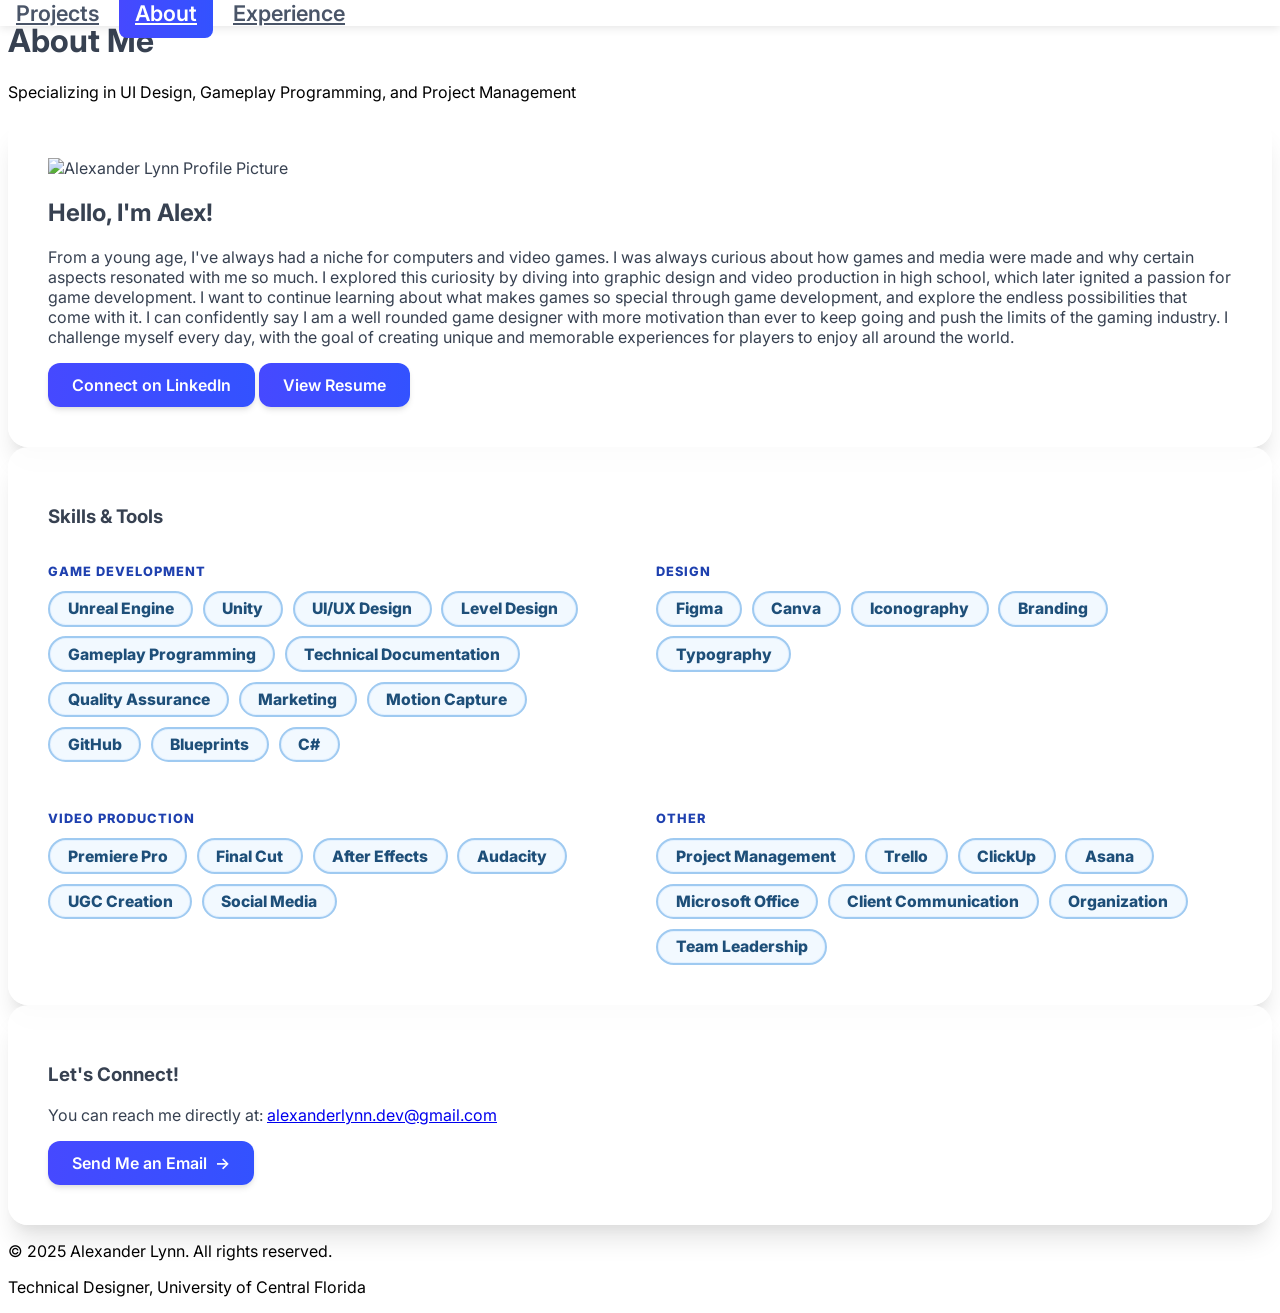
==== about.html @ 0966ab33 "May 2026 and Audacity" ====
<!DOCTYPE html>
<html lang="en">
<head>
    <meta charset="UTF-8">
    <meta name="viewport" content="width=device-width, initial-scale=1.0">
    <title>Alexander Lynn - About Me</title>
    <script src="https://cdn.tailwindcss.com"></script>
    <link href="https://fonts.googleapis.com/css2?family=Inter:wght@300;400;600;700;800&display=swap" rel="stylesheet">
    <link rel="icon" type="image/png" href="icon.png">
    <style>
        body {
            font-family: 'Inter', sans-serif;
            background-image: url('Portfolio.jpg');
            background-size: cover;
            background-position: center;
            background-attachment: fixed;
            background-repeat: no-repeat;
            color: #374151;
        }

        /* Reusing .project-card styles for the about section container */
        .about-card {
            background-color: rgba(255, 255, 255, 0.9);
            border-radius: 1.25rem;
            box-shadow: 0 20px 25px -5px rgba(0, 0, 0, 0.1), 0 10px 10px -5px rgba(0, 0, 0, 0.04);
            transition: transform 0.3s ease-in-out, box-shadow 0.3s ease-in-out;
            padding: 2.5rem; /* Increased padding */
        }
        .about-card:hover {
            transform: translateY(-8px);
            box-shadow: 0 25px 50px -12px rgba(0, 0, 0, 0.25);
        }

        /* Button specific styles (retained from portfolio) */
        .btn-primary {
            background: linear-gradient(to right, #4649ff, #3352ff);
            border: none;
            color: white;
            font-weight: 600;
            padding: 0.75rem 1.5rem;
            border-radius: 0.75rem;
            box-shadow: 0 4px 6px -1px rgba(0, 0, 0, 0.1), 0 2px 4px -1px rgba(0, 0, 0, 0.06);
            transition: all 0.3s ease-in-out;
            cursor: pointer;
            display: inline-flex; /* Added for better alignment with arrow */
            align-items: center;
            gap: 0.5rem;
            text-decoration: none;
        }
        .btn-primary:hover {
            background: linear-gradient(to right, #4649ff, #3352ff);
            transform: translateY(-2px);
            box-shadow: 0 6px 10px -2px rgba(0, 0, 0, 0.15), 0 3px 6px -2px rgba(0, 0, 0, 0.08);
        }

        /* Header animation (retained) */
        @keyframes fadeInDown {
            from {
                opacity: 0;
                transform: translateY(-20px);
            }
            to {
                opacity: 1;
                transform: translateY(0);
            }
        }
        .animate-fade-in-down {
            animation: fadeInDown 1s ease-out forwards;
        }

        /* Navigation Bar Styles */
        .navbar {
            background-color: rgba(255, 255, 255, 0.95);
            box-shadow: 0 2px 10px rgba(0, 0, 0, 0.1);
            position: fixed;
            top: 0;
            left: 0;
            width: 100%;
            z-index: 1000;
            backdrop-filter: blur(5px); /* Optional: adds a blur effect */
        }
        .navbar-link {
            color: #4a5568; /* Darker grey for links */
            font-weight: 600;
            padding: 0.75rem 1rem;
            border-radius: 0.5rem;
            font-size: 1.35rem;
            transition: all 0.2s ease-in-out;
        }
        .navbar-link:hover {
            background-color: #e2e8f0; /* Light grey on hover */
            color: #2d3748; /* Darker text on hover */
            font-size: 1.35rem;
        }
        .navbar-link.active {
            background: linear-gradient(to right, #4649ff, #3352ff);
            color: white;
            font-size: 1.35rem;
        }
        .navbar-link.active:hover {
            background: linear-gradient(to right, #4649ff, #3352ff);
            font-size: 1.35rem;
        }

        .skills-title {
            color: #1e40af;
            letter-spacing: 0.08em;
            text-transform: uppercase;
            font-size: 0.8rem;
            font-weight: 800;
            margin-bottom: 0.75rem;
        }
        .skills-grid {
            display: grid;
            grid-template-columns: repeat(2, minmax(0, 1fr));
            gap: 2rem;
        }
        .skill-pill-list {
            display: flex;
            flex-wrap: wrap;
            gap: 0.6rem;
        }
        .skill-pill {
            background-color: #f2f9ff;
            color: #1e4f79;
            border: 2px solid #9fcaf1;
            border-radius: 999px;
            box-shadow: inset 0 0 0 1px rgba(227, 241, 255, 0.95);
            padding: 0.45rem 1.1rem;
            font-size: 0.98rem;
            font-weight: 800;
            line-height: 1.1;
            transition: background-color 0.2s ease, border-color 0.2s ease, color 0.2s ease;
        }
        .skill-pill:hover {
            background-color: #3b82f6;
            border-color: #3b82f6;
            color: #ffffff;
            box-shadow: none;
        }
        @media (max-width: 768px) {
            .skills-grid {
                grid-template-columns: 1fr;
            }
        }
    </style>
</head>
<body class="antialiased min-h-screen flex flex-col items-center py-10 px-4 sm:px-6 lg:px-8">

    <nav class="navbar w-full py-4 px-6 flex justify-center">
        <div class="flex space-x-6">
            <a href="index.html" class="navbar-link">Projects</a>
            <a href="about.html" class="navbar-link active">About</a>
            <a href="experience.html" class="navbar-link">Experience</a>
        </div>
    </nav>

    <header class="text-center mb-12 w-full max-w-2xl animate-fade-in-down mt-20"> 
        <h1 class="text-5xl sm:text-6xl font-extrabold text-gray-900 mb-4 leading-tight tracking-tight">
            About Me
        </h1>
        <p class="text-xl sm:text-2xl text-indigo-700 font-bold drop-shadow-sm" style ="color:rgba(0, 0, 0, 1)">
            Specializing in UI Design, Gameplay Programming, and Project Management
        </p>
    </header>

    <main class="w-full max-w-4xl">
        
        <div class="about-card flex flex-col lg:flex-row items-center lg:items-start lg:space-x-8">
            <div class="lg:w-1/3 w-full flex justify-center mb-8 lg:mb-0">
                <img src="pfp.jpg" alt="Alexander Lynn Profile Picture" class="rounded-full w-48 h-48 object-cover shadow-lg border-4 border-white">
            </div>
            <div class="lg:w-2/3 w-full text-center lg:text-left">
                <h2 class="text-4xl font-bold text-gray-900 mb-4">Hello, I'm Alex!</h2>
                <p class="text-lg text-gray-700 mb-4 leading-relaxed">
                    From a young age, I've always had a niche for computers and video games. I was
                    always curious about how games and media were made and why certain aspects
                    resonated with me so much. I explored this curiosity by diving into graphic design and
                    video production in high school, which later ignited a passion for game development. I
                    want to continue learning about what makes games so special through game
                    development, and explore the endless possibilities that come with it. I can confidently
                    say I am a well rounded game designer with more motivation than ever to keep going
                    and push the limits of the gaming industry. I challenge myself every day, with the goal of
                    creating unique and memorable experiences for players to enjoy all around the world.
                </p> 
                <div class="flex flex-wrap justify-center lg:justify-start gap-4">
                    <a href="https://www.linkedin.com/in/alexanderj-lynn/?trk=opento_nprofile_details" target="_blank" class="btn-primary">
                        Connect on LinkedIn
                    </a>
                    <a href="Lynn_Resume.pdf" target="_blank" class="btn-primary">
                        View Resume
                    </a>
                </div>
            </div>
        </div>
        <div class="about-card mt-12">
            <h3 class="text-3xl font-bold text-indigo-700 mb-8 text-center">Skills &amp; Tools</h3>
            <div class="skills-grid">
                <div>
                    <h4 class="skills-title">Game Development</h4>
                    <div class="skill-pill-list">
                        <span class="skill-pill">Unreal Engine</span>
                        <span class="skill-pill">Unity</span>
                        <span class="skill-pill">UI/UX Design</span>
                        <span class="skill-pill">Level Design</span>
                        <span class="skill-pill">Gameplay Programming</span>
                        <span class="skill-pill">Technical Documentation</span>
                        <span class="skill-pill">Quality Assurance</span>
                        <span class="skill-pill">Marketing</span>
                        <span class="skill-pill">Motion Capture</span>
                        <span class="skill-pill">GitHub</span>
                        <span class="skill-pill">Blueprints</span>
                        <span class="skill-pill">C#</span>
                    </div>
                </div>
                <div>
                    <h4 class="skills-title">Design</h4>
                    <div class="skill-pill-list">
                        <span class="skill-pill">Figma</span>
                        <span class="skill-pill">Canva</span>
                        <span class="skill-pill">Iconography</span>
                        <span class="skill-pill">Branding</span>
                        <span class="skill-pill">Typography</span>
                    </div>
                </div>
                <div>
                    <h4 class="skills-title">Video Production</h4>
                    <div class="skill-pill-list">
                        <span class="skill-pill">Premiere Pro</span>
                        <span class="skill-pill">Final Cut</span>
                        <span class="skill-pill">After Effects</span>
                        <span class="skill-pill">Audacity</span>
                        <span class="skill-pill">UGC Creation</span>
                        <span class="skill-pill">Social Media</span>
                    </div>
                </div>
                <div>
                    <h4 class="skills-title">Other</h4>
                    <div class="skill-pill-list">
                        <span class="skill-pill">Project Management</span>
                        <span class="skill-pill">Trello</span>
                        <span class="skill-pill">ClickUp</span>
                        <span class="skill-pill">Asana</span>
                        <span class="skill-pill">Microsoft Office</span>
                        <span class="skill-pill">Client Communication</span>
                        <span class="skill-pill">Organization</span>
                        <span class="skill-pill">Team Leadership</span>
                    </div>
                </div>
            </div>
        </div>
        <div class="about-card mt-12 text-center">
            <h3 class="text-3xl font-bold text-indigo-700 mb-4">Let's Connect!</h3>
            <p class="text-xl text-gray-700 mb-6">
                You can reach me directly at: 
                <a href="mailto:alexanderlynn.dev@gmail.com" class="text-indigo-600 font-bold hover:text-indigo-800 transition duration-150 ease-in-out">
                    alexanderlynn.dev@gmail.com
                </a>
            </p>
            <a 
                href="mailto:alexanderlynn.dev@gmail.com?subject=Inquiry%20from%20Portfolio&body=Hello%20Alex%2C%0A%0AI%20am%20reaching%20out%20to%20you%20regarding%20..." 
                class="btn-primary"
            >
                Send Me an Email <span aria-hidden="true">&rarr;</span>
            </a>
        </div>
        </main>

    <footer class="mt-12 text-center text-gray-600 text-sm" style ="color:rgba(0, 0, 0, 1)">
        <p>&copy; 2025 Alexander Lynn. All rights reserved.</p>
        <p>Technical Designer, University of Central Florida</p>
    </footer>
</body>
</html>
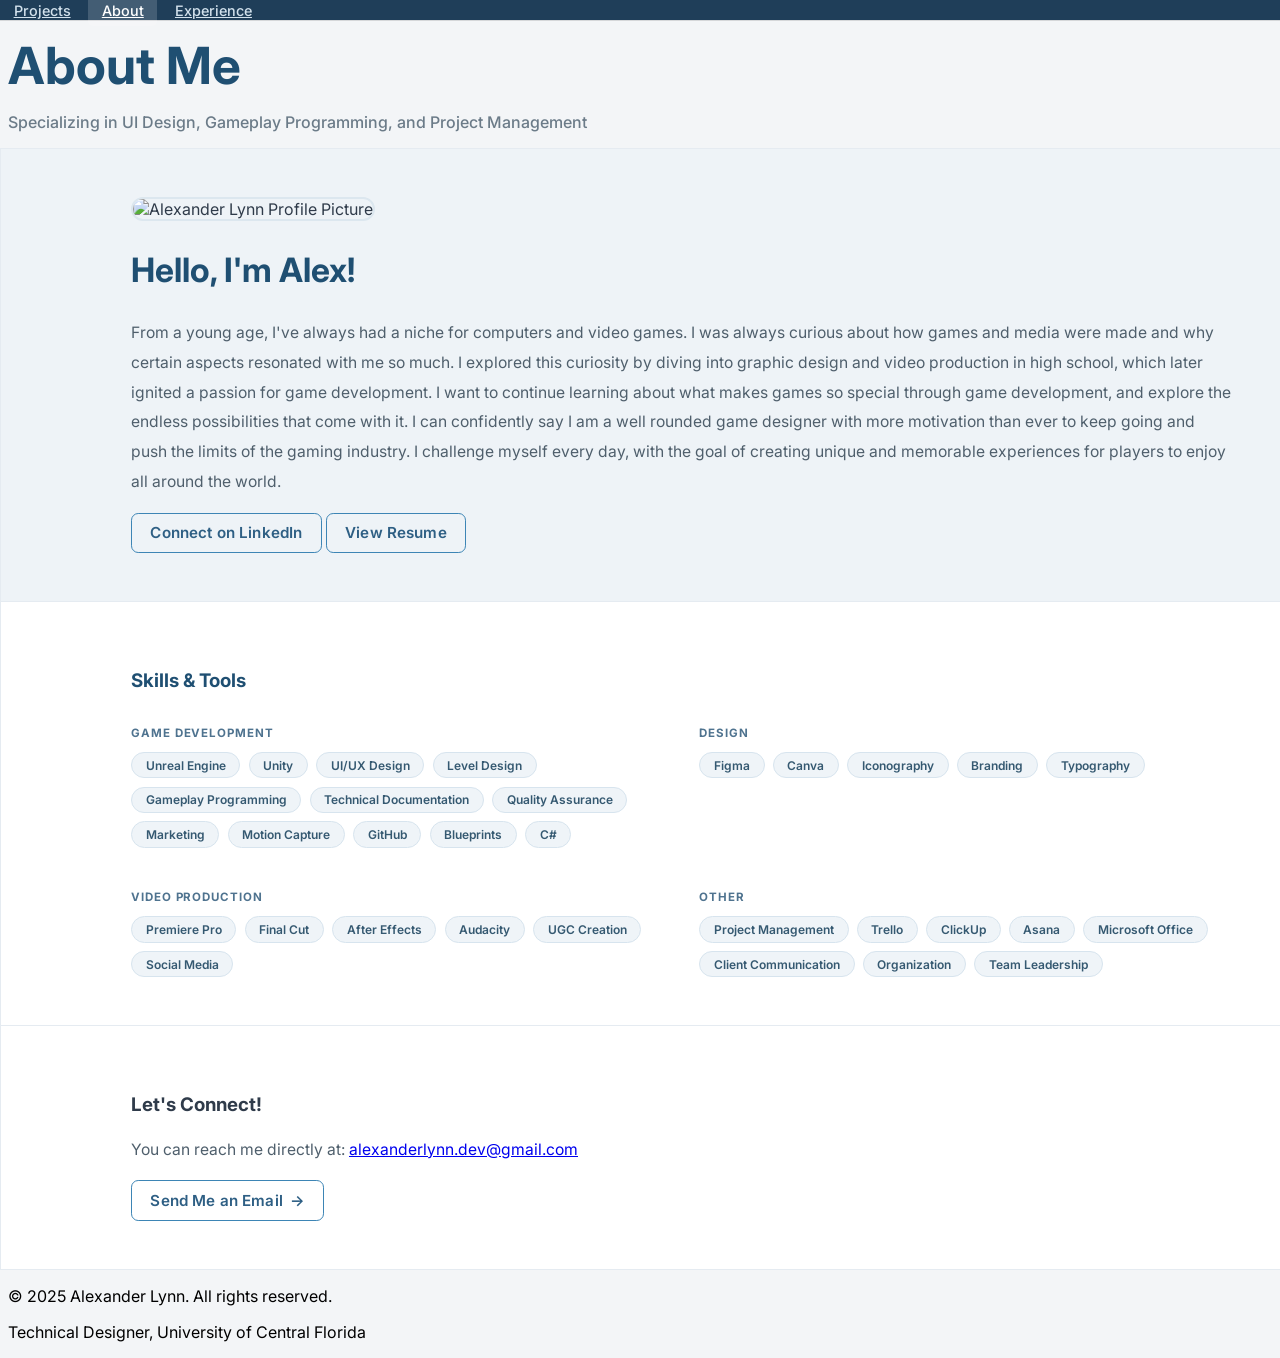
==== commit 7deceb7d: "Format Changes" ====
--- a/about.html
+++ b/about.html
@@ -10,47 +10,57 @@
     <style>
         body {
             font-family: 'Inter', sans-serif;
-            background-image: url('Portfolio.jpg');
-            background-size: cover;
-            background-position: center;
-            background-attachment: fixed;
-            background-repeat: no-repeat;
-            color: #374151;
-        }
-
-        /* Reusing .project-card styles for the about section container */
+            background-color: #f3f5f7;
+            color: #2f3b4a;
+        }
+
         .about-card {
-            background-color: rgba(255, 255, 255, 0.9);
-            border-radius: 1.25rem;
-            box-shadow: 0 20px 25px -5px rgba(0, 0, 0, 0.1), 0 10px 10px -5px rgba(0, 0, 0, 0.04);
-            transition: transform 0.3s ease-in-out, box-shadow 0.3s ease-in-out;
-            padding: 2.5rem; /* Increased padding */
-        }
-        .about-card:hover {
-            transform: translateY(-8px);
-            box-shadow: 0 25px 50px -12px rgba(0, 0, 0, 0.25);
-        }
-
-        /* Button specific styles (retained from portfolio) */
+            background-color: #ffffff;
+            border: 1px solid #e5ebf1;
+            border-radius: 0;
+            box-shadow: none;
+            padding: 3rem 2.5rem;
+        }
+
+        .full-width-section {
+            width: 100vw;
+            margin-left: calc(50% - 50vw);
+            margin-right: calc(50% - 50vw);
+        }
+
+        .section-inner {
+            width: 100%;
+            max-width: 1100px;
+            margin: 0 auto;
+        }
+
+        .about-card + .about-card {
+            margin-top: 0;
+            border-top: none;
+        }
+
         .btn-primary {
-            background: linear-gradient(to right, #4649ff, #3352ff);
-            border: none;
-            color: white;
+            background-color: transparent;
+            border: 1.5px solid #3d85b5;
+            color: #2e5f84;
             font-weight: 600;
-            padding: 0.75rem 1.5rem;
-            border-radius: 0.75rem;
-            box-shadow: 0 4px 6px -1px rgba(0, 0, 0, 0.1), 0 2px 4px -1px rgba(0, 0, 0, 0.06);
-            transition: all 0.3s ease-in-out;
+            padding: 0.62rem 1.15rem;
+            border-radius: 0.45rem;
+            box-shadow: none;
+            transition: all 0.2s ease-in-out;
             cursor: pointer;
-            display: inline-flex; /* Added for better alignment with arrow */
+            display: inline-flex;
             align-items: center;
-            gap: 0.5rem;
+            gap: 0.45rem;
             text-decoration: none;
+            font-size: 0.95rem;
+            letter-spacing: 0.01em;
         }
         .btn-primary:hover {
-            background: linear-gradient(to right, #4649ff, #3352ff);
-            transform: translateY(-2px);
-            box-shadow: 0 6px 10px -2px rgba(0, 0, 0, 0.15), 0 3px 6px -2px rgba(0, 0, 0, 0.08);
+            background-color: #3d85b5;
+            border-color: #3d85b5;
+            color: #ffffff;
+            transform: translateY(-1px);
         }
 
         /* Header animation (retained) */
@@ -70,82 +80,132 @@
 
         /* Navigation Bar Styles */
         .navbar {
-            background-color: rgba(255, 255, 255, 0.95);
-            box-shadow: 0 2px 10px rgba(0, 0, 0, 0.1);
+            background-color: #1f3e59;
+            box-shadow: 0 1px 0 rgba(0, 0, 0, 0.12);
             position: fixed;
             top: 0;
             left: 0;
             width: 100%;
             z-index: 1000;
-            backdrop-filter: blur(5px); /* Optional: adds a blur effect */
+            backdrop-filter: none;
         }
         .navbar-link {
-            color: #4a5568; /* Darker grey for links */
-            font-weight: 600;
-            padding: 0.75rem 1rem;
-            border-radius: 0.5rem;
-            font-size: 1.35rem;
+            color: #d2e1ec;
+            font-weight: 500;
+            padding: 0.45rem 0.85rem;
+            border-radius: 0.3rem;
+            font-size: 0.9rem;
             transition: all 0.2s ease-in-out;
         }
         .navbar-link:hover {
-            background-color: #e2e8f0; /* Light grey on hover */
-            color: #2d3748; /* Darker text on hover */
-            font-size: 1.35rem;
+            background-color: rgba(255, 255, 255, 0.1);
+            color: #ffffff;
         }
         .navbar-link.active {
-            background: linear-gradient(to right, #4649ff, #3352ff);
+            background-color: rgba(255, 255, 255, 0.16);
             color: white;
-            font-size: 1.35rem;
+            font-size: 0.9rem;
         }
         .navbar-link.active:hover {
-            background: linear-gradient(to right, #4649ff, #3352ff);
-            font-size: 1.35rem;
+            background-color: rgba(255, 255, 255, 0.2);
+            font-size: 0.9rem;
         }
 
         .skills-title {
-            color: #1e40af;
+            color: #4f738f;
             letter-spacing: 0.08em;
             text-transform: uppercase;
-            font-size: 0.8rem;
-            font-weight: 800;
+            font-size: 0.72rem;
+            font-weight: 700;
             margin-bottom: 0.75rem;
         }
         .skills-grid {
             display: grid;
             grid-template-columns: repeat(2, minmax(0, 1fr));
-            gap: 2rem;
+            gap: 1.7rem 2.3rem;
         }
         .skill-pill-list {
             display: flex;
             flex-wrap: wrap;
-            gap: 0.6rem;
+            gap: 0.52rem;
         }
         .skill-pill {
-            background-color: #f2f9ff;
-            color: #1e4f79;
-            border: 2px solid #9fcaf1;
+            background-color: #eff4f8;
+            color: #355971;
+            border: 1px solid #d7e4ee;
             border-radius: 999px;
-            box-shadow: inset 0 0 0 1px rgba(227, 241, 255, 0.95);
-            padding: 0.45rem 1.1rem;
-            font-size: 0.98rem;
-            font-weight: 800;
+            box-shadow: none;
+            padding: 0.35rem 0.85rem;
+            font-size: 0.75rem;
+            font-weight: 600;
             line-height: 1.1;
             transition: background-color 0.2s ease, border-color 0.2s ease, color 0.2s ease;
         }
         .skill-pill:hover {
-            background-color: #3b82f6;
-            border-color: #3b82f6;
+            background-color: #3e7ea9;
+            border-color: #3e7ea9;
             color: #ffffff;
-            box-shadow: none;
+        }
+
+        header h1 {
+            color: #1f4f72 !important;
+            font-size: clamp(2.2rem, 4vw, 3.2rem) !important;
+            margin-bottom: 0.35rem !important;
+        }
+        header p {
+            color: #6b7b88 !important;
+            font-size: 1rem !important;
+            font-weight: 500 !important;
+        }
+
+        .about-card img {
+            border-radius: 9999px !important;
+            border: 2px solid #dce7ef !important;
+            width: 260px !important;
+            height: 260px !important;
+            max-width: 70vw;
+            max-height: 70vw;
+            object-fit: cover;
+        }
+
+        .about-card h2 {
+            color: #1f4f72;
+            font-size: 2.1rem !important;
+        }
+
+        .about-card p {
+            color: #4f5f6c;
+            line-height: 1.9;
+            font-size: 0.98rem;
+        }
+
+        main {
+            width: 100%;
+        }
+
+        .about-card:nth-of-type(1) {
+            background-color: #eef3f7;
+        }
+
+        .about-card:nth-of-type(2),
+        .about-card:nth-of-type(3) {
+            background-color: #ffffff;
         }
         @media (max-width: 768px) {
+            nav .flex {
+                flex-wrap: wrap;
+                justify-content: center;
+            }
             .skills-grid {
                 grid-template-columns: 1fr;
             }
+            .about-card {
+                padding: 2rem 1.15rem;
+            }
         }
     </style>
 </head>
-<body class="antialiased min-h-screen flex flex-col items-center py-10 px-4 sm:px-6 lg:px-8">
+<body class="antialiased min-h-screen flex flex-col items-center py-10">
 
     <nav class="navbar w-full py-4 px-6 flex justify-center">
         <div class="flex space-x-6">
@@ -166,103 +226,109 @@
 
     <main class="w-full max-w-4xl">
         
-        <div class="about-card flex flex-col lg:flex-row items-center lg:items-start lg:space-x-8">
-            <div class="lg:w-1/3 w-full flex justify-center mb-8 lg:mb-0">
-                <img src="pfp.jpg" alt="Alexander Lynn Profile Picture" class="rounded-full w-48 h-48 object-cover shadow-lg border-4 border-white">
-            </div>
-            <div class="lg:w-2/3 w-full text-center lg:text-left">
-                <h2 class="text-4xl font-bold text-gray-900 mb-4">Hello, I'm Alex!</h2>
-                <p class="text-lg text-gray-700 mb-4 leading-relaxed">
-                    From a young age, I've always had a niche for computers and video games. I was
-                    always curious about how games and media were made and why certain aspects
-                    resonated with me so much. I explored this curiosity by diving into graphic design and
-                    video production in high school, which later ignited a passion for game development. I
-                    want to continue learning about what makes games so special through game
-                    development, and explore the endless possibilities that come with it. I can confidently
-                    say I am a well rounded game designer with more motivation than ever to keep going
-                    and push the limits of the gaming industry. I challenge myself every day, with the goal of
-                    creating unique and memorable experiences for players to enjoy all around the world.
-                </p> 
-                <div class="flex flex-wrap justify-center lg:justify-start gap-4">
-                    <a href="https://www.linkedin.com/in/alexanderj-lynn/?trk=opento_nprofile_details" target="_blank" class="btn-primary">
-                        Connect on LinkedIn
-                    </a>
-                    <a href="Lynn_Resume.pdf" target="_blank" class="btn-primary">
-                        View Resume
-                    </a>
+        <div class="about-card full-width-section">
+            <div class="section-inner flex flex-col lg:flex-row items-center lg:items-start lg:space-x-8">
+                <div class="lg:w-1/3 w-full flex justify-center mb-8 lg:mb-0">
+                    <img src="pfp.jpg" alt="Alexander Lynn Profile Picture" class="rounded-full w-48 h-48 object-cover shadow-lg border-4 border-white">
+                </div>
+                <div class="lg:w-2/3 w-full text-center lg:text-left">
+                    <h2 class="text-4xl font-bold text-gray-900 mb-4">Hello, I'm Alex!</h2>
+                    <p class="text-lg text-gray-700 mb-4 leading-relaxed">
+                        From a young age, I've always had a niche for computers and video games. I was
+                        always curious about how games and media were made and why certain aspects
+                        resonated with me so much. I explored this curiosity by diving into graphic design and
+                        video production in high school, which later ignited a passion for game development. I
+                        want to continue learning about what makes games so special through game
+                        development, and explore the endless possibilities that come with it. I can confidently
+                        say I am a well rounded game designer with more motivation than ever to keep going
+                        and push the limits of the gaming industry. I challenge myself every day, with the goal of
+                        creating unique and memorable experiences for players to enjoy all around the world.
+                    </p> 
+                    <div class="flex flex-wrap justify-center lg:justify-start gap-4">
+                        <a href="https://www.linkedin.com/in/alexanderj-lynn/?trk=opento_nprofile_details" target="_blank" class="btn-primary">
+                            Connect on LinkedIn
+                        </a>
+                        <a href="Lynn_Resume.pdf" target="_blank" class="btn-primary">
+                            View Resume
+                        </a>
+                    </div>
                 </div>
             </div>
         </div>
-        <div class="about-card mt-12">
-            <h3 class="text-3xl font-bold text-indigo-700 mb-8 text-center">Skills &amp; Tools</h3>
-            <div class="skills-grid">
-                <div>
-                    <h4 class="skills-title">Game Development</h4>
-                    <div class="skill-pill-list">
-                        <span class="skill-pill">Unreal Engine</span>
-                        <span class="skill-pill">Unity</span>
-                        <span class="skill-pill">UI/UX Design</span>
-                        <span class="skill-pill">Level Design</span>
-                        <span class="skill-pill">Gameplay Programming</span>
-                        <span class="skill-pill">Technical Documentation</span>
-                        <span class="skill-pill">Quality Assurance</span>
-                        <span class="skill-pill">Marketing</span>
-                        <span class="skill-pill">Motion Capture</span>
-                        <span class="skill-pill">GitHub</span>
-                        <span class="skill-pill">Blueprints</span>
-                        <span class="skill-pill">C#</span>
-                    </div>
-                </div>
-                <div>
-                    <h4 class="skills-title">Design</h4>
-                    <div class="skill-pill-list">
-                        <span class="skill-pill">Figma</span>
-                        <span class="skill-pill">Canva</span>
-                        <span class="skill-pill">Iconography</span>
-                        <span class="skill-pill">Branding</span>
-                        <span class="skill-pill">Typography</span>
-                    </div>
-                </div>
-                <div>
-                    <h4 class="skills-title">Video Production</h4>
-                    <div class="skill-pill-list">
-                        <span class="skill-pill">Premiere Pro</span>
-                        <span class="skill-pill">Final Cut</span>
-                        <span class="skill-pill">After Effects</span>
-                        <span class="skill-pill">Audacity</span>
-                        <span class="skill-pill">UGC Creation</span>
-                        <span class="skill-pill">Social Media</span>
-                    </div>
-                </div>
-                <div>
-                    <h4 class="skills-title">Other</h4>
-                    <div class="skill-pill-list">
-                        <span class="skill-pill">Project Management</span>
-                        <span class="skill-pill">Trello</span>
-                        <span class="skill-pill">ClickUp</span>
-                        <span class="skill-pill">Asana</span>
-                        <span class="skill-pill">Microsoft Office</span>
-                        <span class="skill-pill">Client Communication</span>
-                        <span class="skill-pill">Organization</span>
-                        <span class="skill-pill">Team Leadership</span>
+        <div class="about-card full-width-section mt-12">
+            <div class="section-inner">
+                <h3 class="text-3xl font-bold mb-8 text-center" style="color: #1f4f72;">Skills &amp; Tools</h3>
+                <div class="skills-grid">
+                    <div>
+                        <h4 class="skills-title">Game Development</h4>
+                        <div class="skill-pill-list">
+                            <span class="skill-pill">Unreal Engine</span>
+                            <span class="skill-pill">Unity</span>
+                            <span class="skill-pill">UI/UX Design</span>
+                            <span class="skill-pill">Level Design</span>
+                            <span class="skill-pill">Gameplay Programming</span>
+                            <span class="skill-pill">Technical Documentation</span>
+                            <span class="skill-pill">Quality Assurance</span>
+                            <span class="skill-pill">Marketing</span>
+                            <span class="skill-pill">Motion Capture</span>
+                            <span class="skill-pill">GitHub</span>
+                            <span class="skill-pill">Blueprints</span>
+                            <span class="skill-pill">C#</span>
+                        </div>
+                    </div>
+                    <div>
+                        <h4 class="skills-title">Design</h4>
+                        <div class="skill-pill-list">
+                            <span class="skill-pill">Figma</span>
+                            <span class="skill-pill">Canva</span>
+                            <span class="skill-pill">Iconography</span>
+                            <span class="skill-pill">Branding</span>
+                            <span class="skill-pill">Typography</span>
+                        </div>
+                    </div>
+                    <div>
+                        <h4 class="skills-title">Video Production</h4>
+                        <div class="skill-pill-list">
+                            <span class="skill-pill">Premiere Pro</span>
+                            <span class="skill-pill">Final Cut</span>
+                            <span class="skill-pill">After Effects</span>
+                            <span class="skill-pill">Audacity</span>
+                            <span class="skill-pill">UGC Creation</span>
+                            <span class="skill-pill">Social Media</span>
+                        </div>
+                    </div>
+                    <div>
+                        <h4 class="skills-title">Other</h4>
+                        <div class="skill-pill-list">
+                            <span class="skill-pill">Project Management</span>
+                            <span class="skill-pill">Trello</span>
+                            <span class="skill-pill">ClickUp</span>
+                            <span class="skill-pill">Asana</span>
+                            <span class="skill-pill">Microsoft Office</span>
+                            <span class="skill-pill">Client Communication</span>
+                            <span class="skill-pill">Organization</span>
+                            <span class="skill-pill">Team Leadership</span>
+                        </div>
                     </div>
                 </div>
             </div>
         </div>
-        <div class="about-card mt-12 text-center">
-            <h3 class="text-3xl font-bold text-indigo-700 mb-4">Let's Connect!</h3>
-            <p class="text-xl text-gray-700 mb-6">
-                You can reach me directly at: 
-                <a href="mailto:alexanderlynn.dev@gmail.com" class="text-indigo-600 font-bold hover:text-indigo-800 transition duration-150 ease-in-out">
-                    alexanderlynn.dev@gmail.com
+        <div class="about-card full-width-section mt-12 text-center">
+            <div class="section-inner">
+                <h3 class="text-3xl font-bold text-indigo-700 mb-4">Let's Connect!</h3>
+                <p class="text-xl text-gray-700 mb-6">
+                    You can reach me directly at: 
+                    <a href="mailto:alexanderlynn.dev@gmail.com" class="text-indigo-600 font-bold hover:text-indigo-800 transition duration-150 ease-in-out">
+                        alexanderlynn.dev@gmail.com
+                    </a>
+                </p>
+                <a 
+                    href="mailto:alexanderlynn.dev@gmail.com?subject=Inquiry%20from%20Portfolio&body=Hello%20Alex%2C%0A%0AI%20am%20reaching%20out%20to%20you%20regarding%20..." 
+                    class="btn-primary"
+                >
+                    Send Me an Email <span aria-hidden="true">&rarr;</span>
                 </a>
-            </p>
-            <a 
-                href="mailto:alexanderlynn.dev@gmail.com?subject=Inquiry%20from%20Portfolio&body=Hello%20Alex%2C%0A%0AI%20am%20reaching%20out%20to%20you%20regarding%20..." 
-                class="btn-primary"
-            >
-                Send Me an Email <span aria-hidden="true">&rarr;</span>
-            </a>
+            </div>
         </div>
         </main>
 
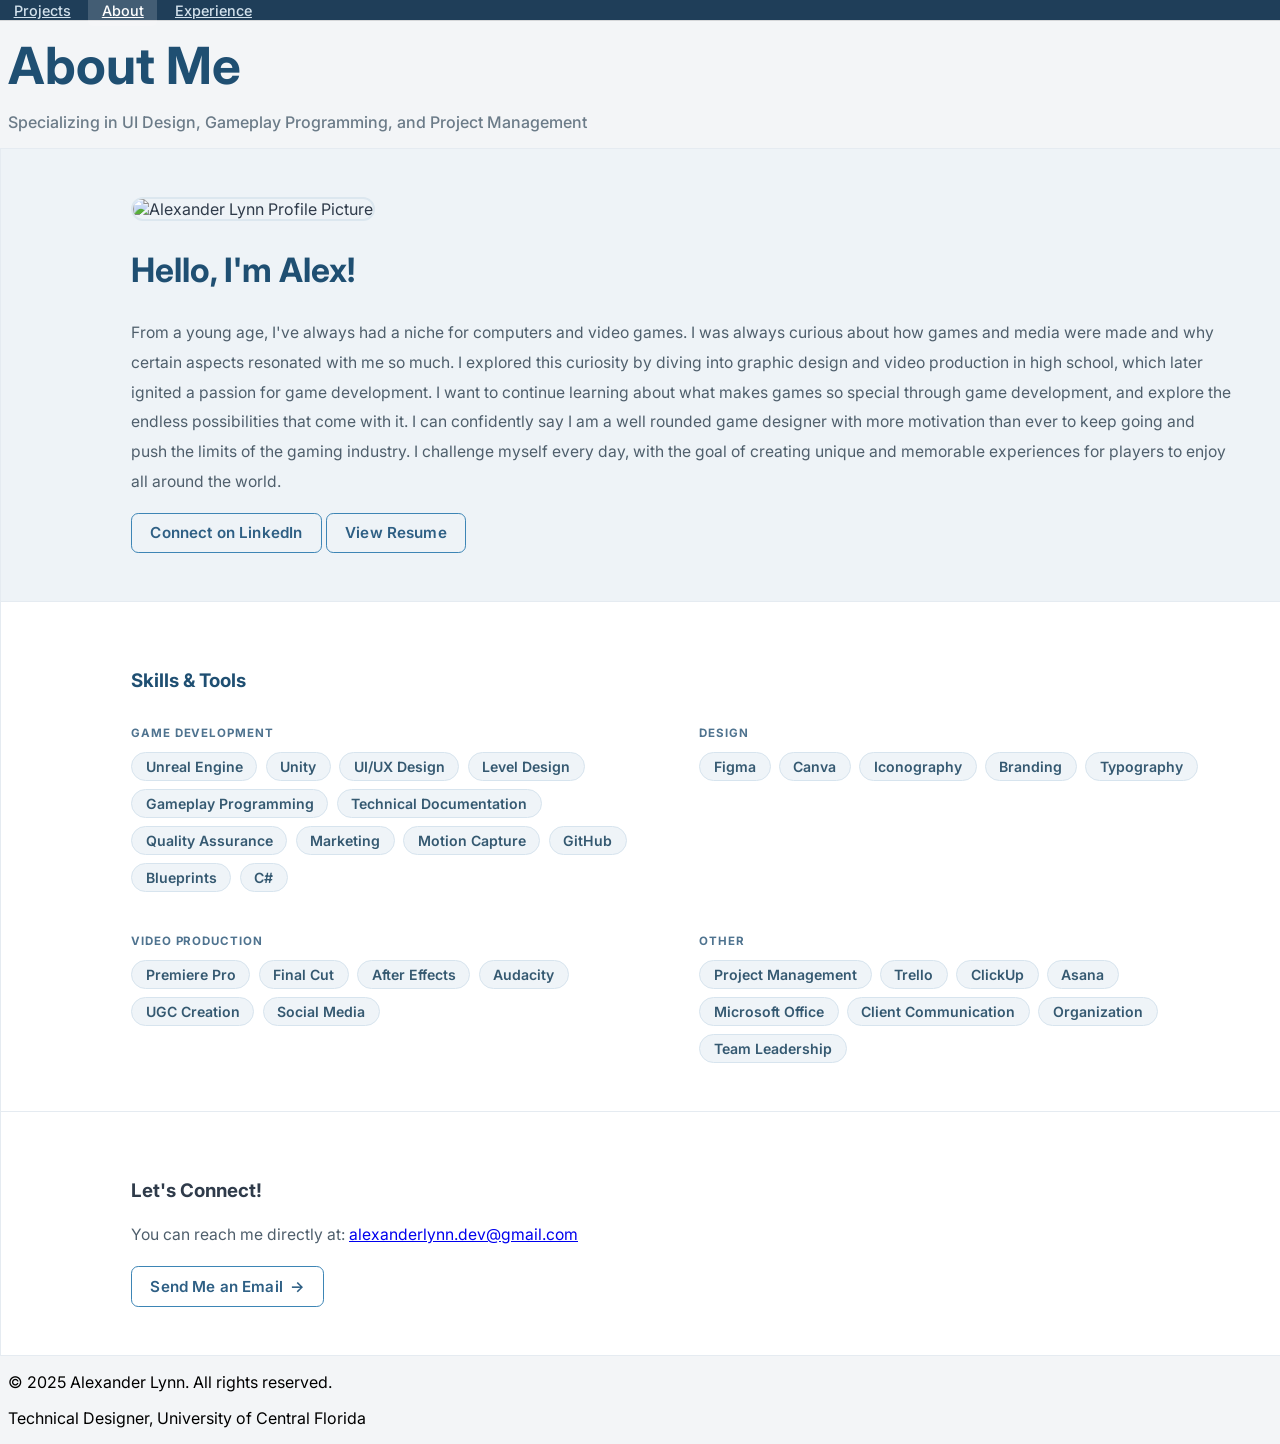
==== commit 0def90e2: "Text Bigger" ====
--- a/about.html
+++ b/about.html
@@ -136,7 +136,7 @@
             border-radius: 999px;
             box-shadow: none;
             padding: 0.35rem 0.85rem;
-            font-size: 0.75rem;
+            font-size: 0.88rem;
             font-weight: 600;
             line-height: 1.1;
             transition: background-color 0.2s ease, border-color 0.2s ease, color 0.2s ease;
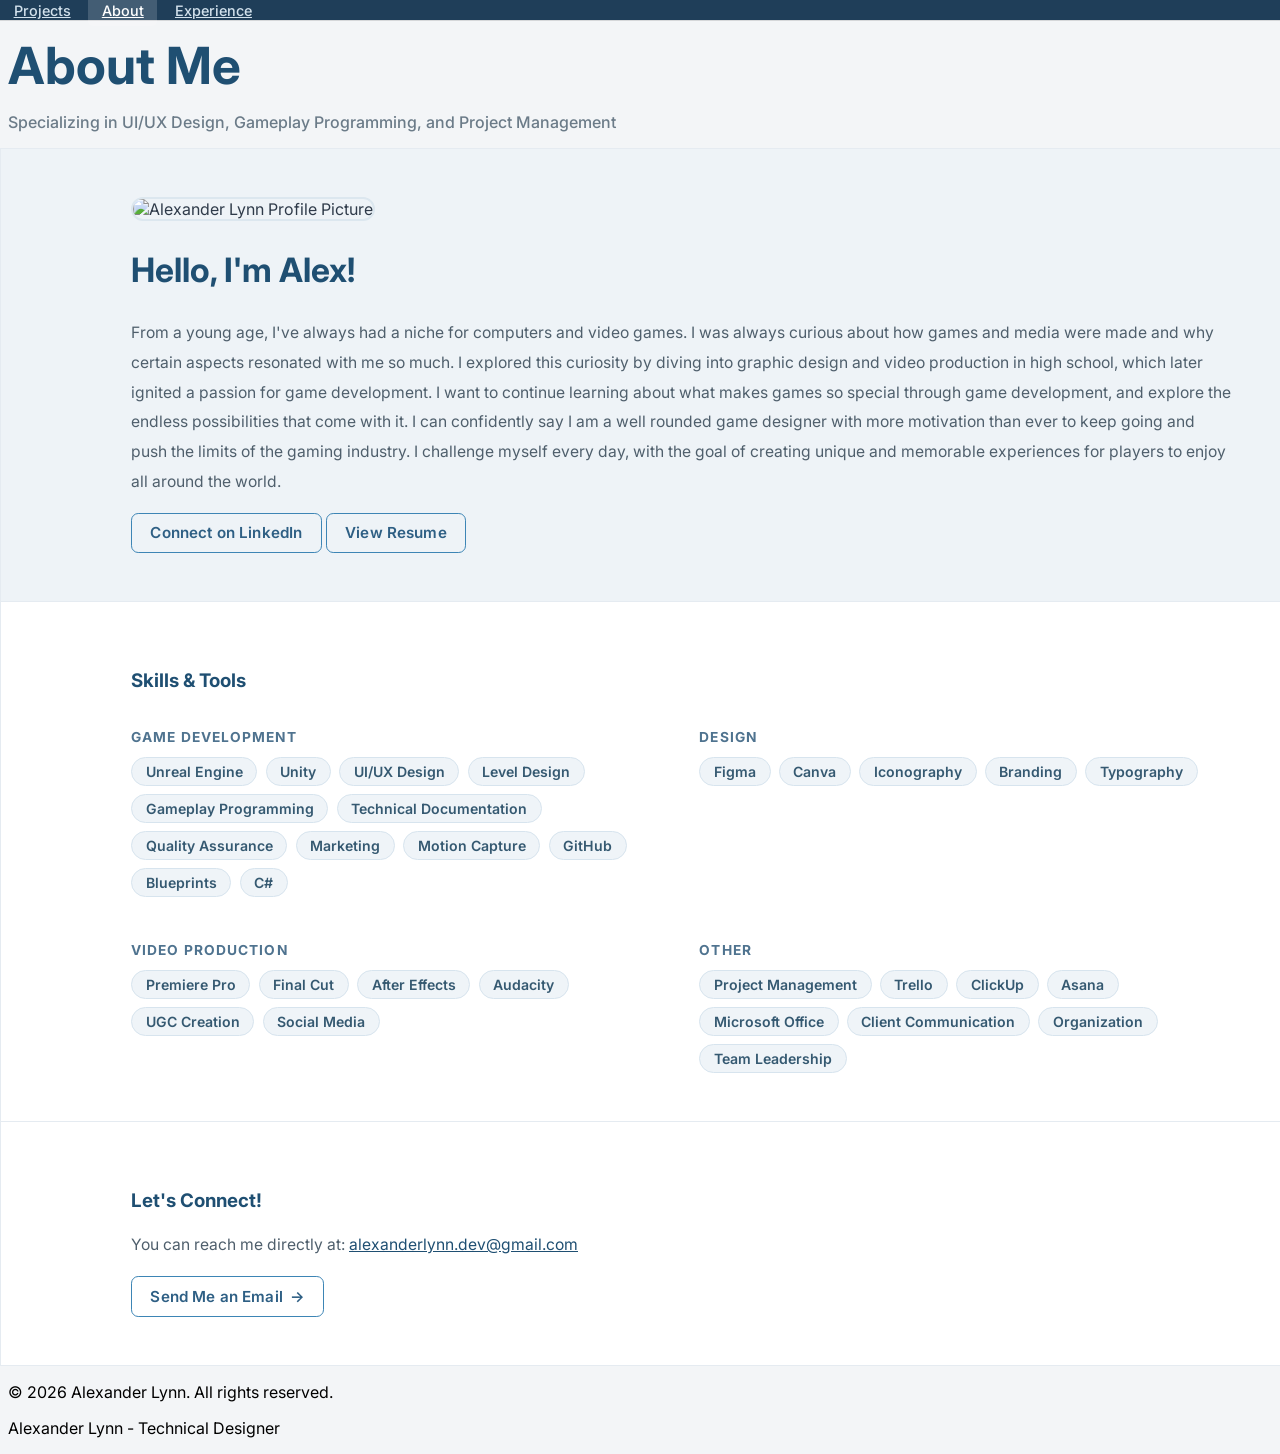
==== commit 66233051: "Lots and Lots of CHanges" ====
--- a/about.html
+++ b/about.html
@@ -115,7 +115,7 @@
             color: #4f738f;
             letter-spacing: 0.08em;
             text-transform: uppercase;
-            font-size: 0.72rem;
+            font-size: 0.86rem;
             font-weight: 700;
             margin-bottom: 0.75rem;
         }
@@ -220,7 +220,7 @@
             About Me
         </h1>
         <p class="text-xl sm:text-2xl text-indigo-700 font-bold drop-shadow-sm" style ="color:rgba(0, 0, 0, 1)">
-            Specializing in UI Design, Gameplay Programming, and Project Management
+            Specializing in UI/UX Design, Gameplay Programming, and Project Management
         </p>
     </header>
 
@@ -315,10 +315,10 @@
         </div>
         <div class="about-card full-width-section mt-12 text-center">
             <div class="section-inner">
-                <h3 class="text-3xl font-bold text-indigo-700 mb-4">Let's Connect!</h3>
+                <h3 class="text-3xl font-bold mb-4" style="color: #1f4f72;">Let's Connect!</h3>
                 <p class="text-xl text-gray-700 mb-6">
                     You can reach me directly at: 
-                    <a href="mailto:alexanderlynn.dev@gmail.com" class="text-indigo-600 font-bold hover:text-indigo-800 transition duration-150 ease-in-out">
+                    <a href="mailto:alexanderlynn.dev@gmail.com" class="font-bold transition duration-150 ease-in-out" style="color: #1f4f72;">
                         alexanderlynn.dev@gmail.com
                     </a>
                 </p>
@@ -333,8 +333,8 @@
         </main>
 
     <footer class="mt-12 text-center text-gray-600 text-sm" style ="color:rgba(0, 0, 0, 1)">
-        <p>&copy; 2025 Alexander Lynn. All rights reserved.</p>
-        <p>Technical Designer, University of Central Florida</p>
+        <p>&copy; 2026 Alexander Lynn. All rights reserved.</p>
+        <p>Alexander Lynn - Technical Designer</p>
     </footer>
 </body>
 </html>
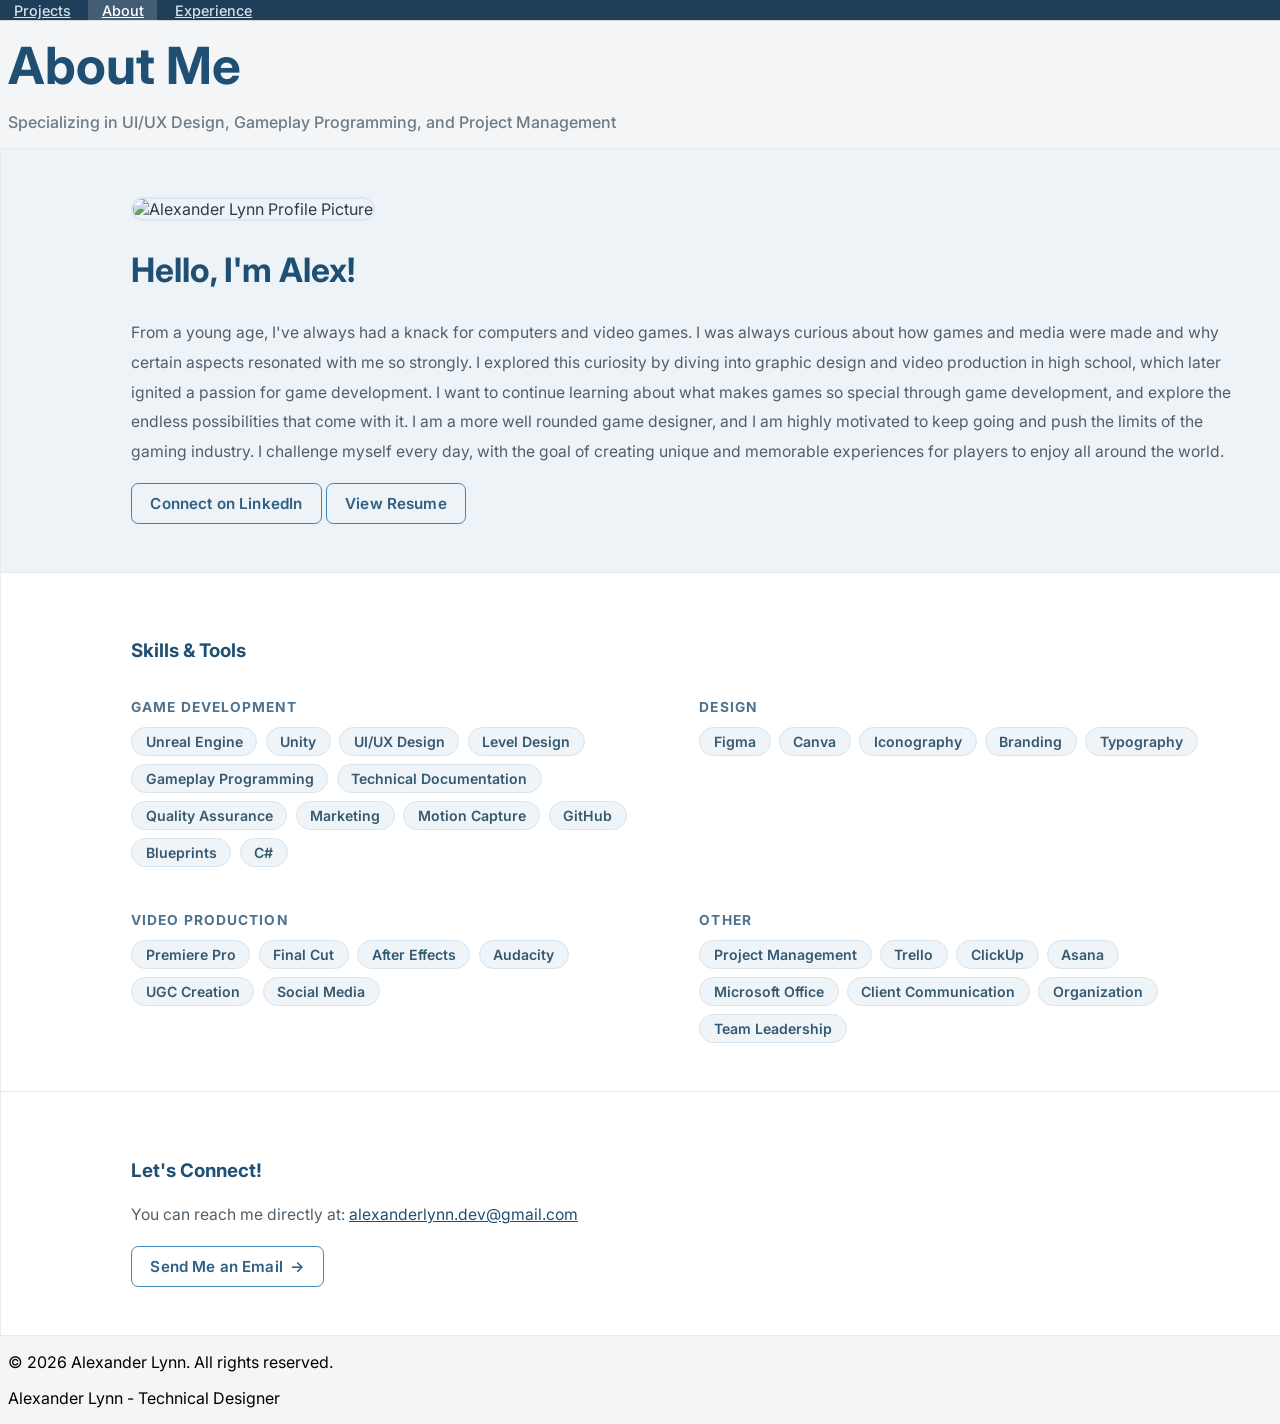
==== commit e941bab1: "Lots of changes" ====
--- a/about.html
+++ b/about.html
@@ -234,16 +234,8 @@
                 <div class="lg:w-2/3 w-full text-center lg:text-left">
                     <h2 class="text-4xl font-bold text-gray-900 mb-4">Hello, I'm Alex!</h2>
                     <p class="text-lg text-gray-700 mb-4 leading-relaxed">
-                        From a young age, I've always had a niche for computers and video games. I was
-                        always curious about how games and media were made and why certain aspects
-                        resonated with me so much. I explored this curiosity by diving into graphic design and
-                        video production in high school, which later ignited a passion for game development. I
-                        want to continue learning about what makes games so special through game
-                        development, and explore the endless possibilities that come with it. I can confidently
-                        say I am a well rounded game designer with more motivation than ever to keep going
-                        and push the limits of the gaming industry. I challenge myself every day, with the goal of
-                        creating unique and memorable experiences for players to enjoy all around the world.
-                    </p> 
+                        From a young age, I've always had a knack for computers and video games. I was always curious about how games and media were made and why certain aspects resonated with me so strongly. I explored this curiosity by diving into graphic design and video production in high school, which later ignited a passion for game development. I want to continue learning about what makes games so special through game development, and explore the endless possibilities that come with it. I am a more well rounded game designer, and I am highly motivated to keep going and push the limits of the gaming industry. I challenge myself every day, with the goal of creating unique and memorable experiences for players to enjoy all around the world.
+                    </p>
                     <div class="flex flex-wrap justify-center lg:justify-start gap-4">
                         <a href="https://www.linkedin.com/in/alexanderj-lynn/?trk=opento_nprofile_details" target="_blank" class="btn-primary">
                             Connect on LinkedIn
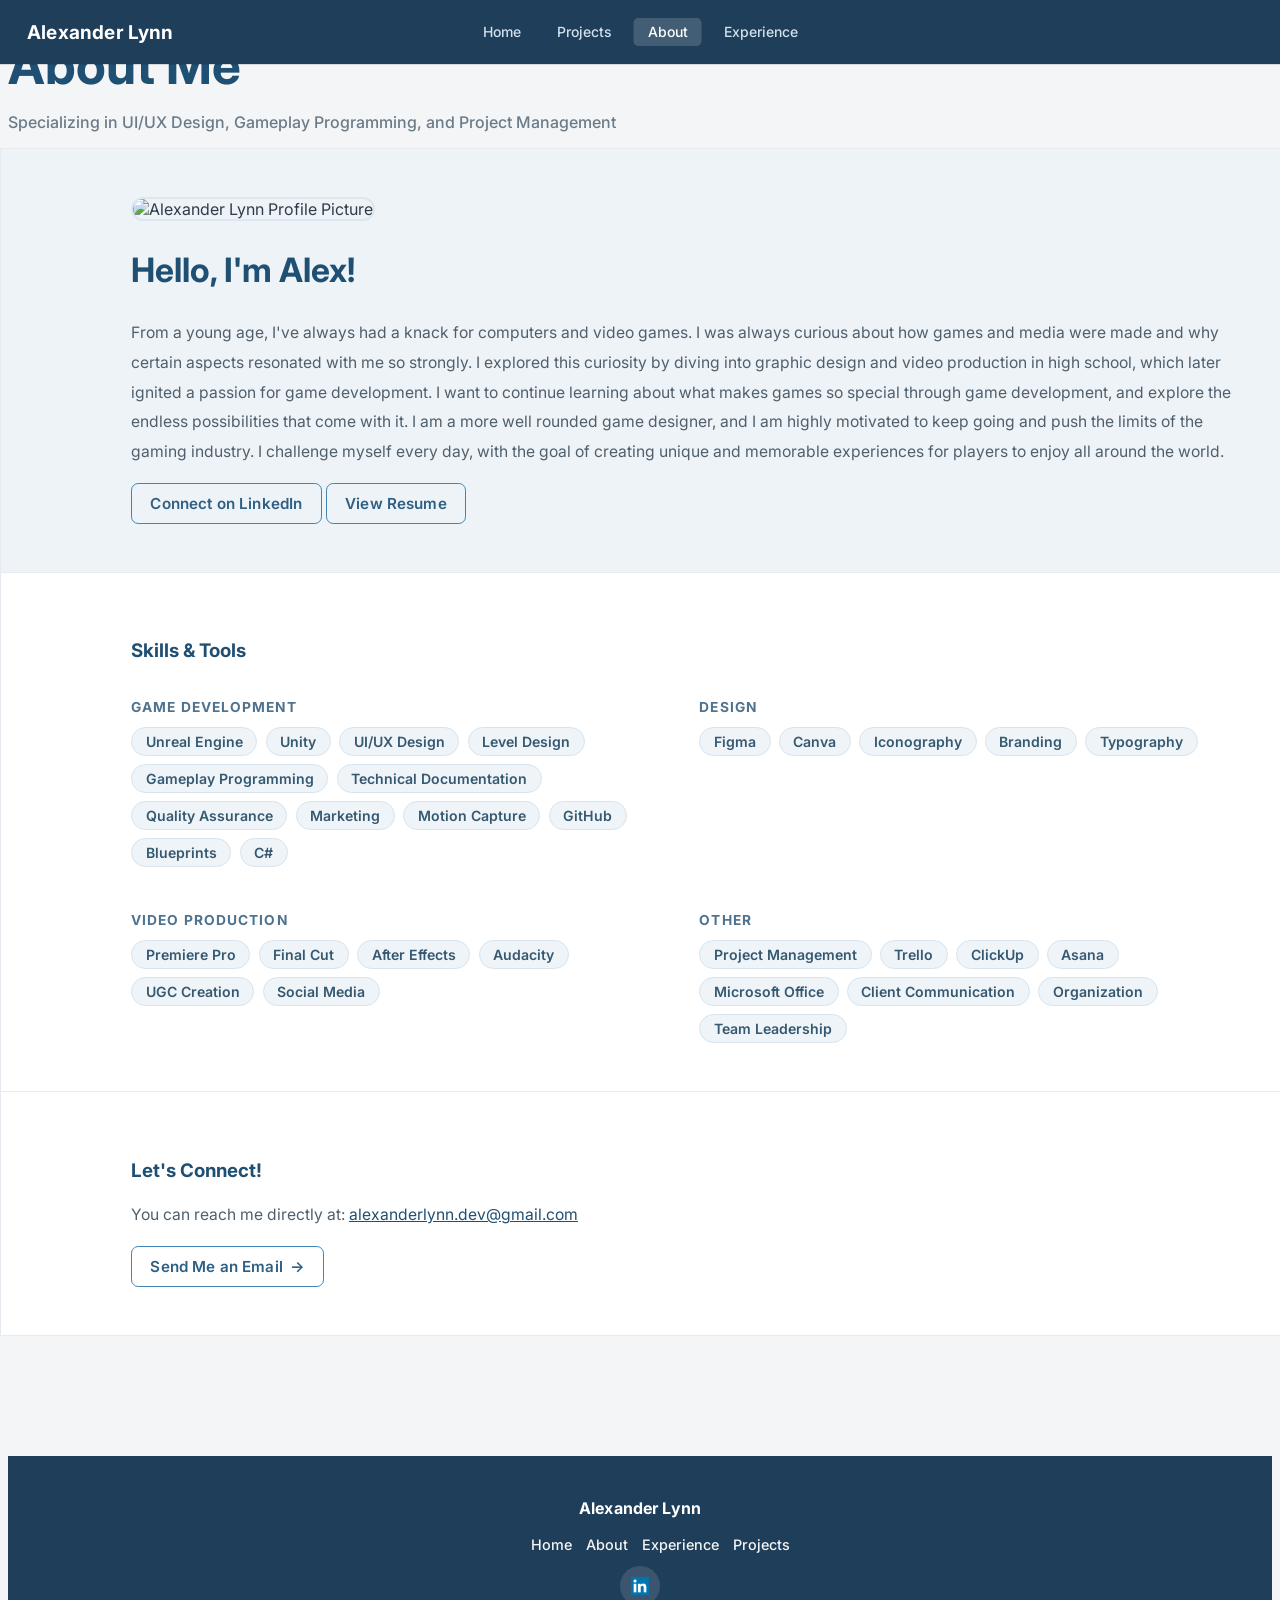
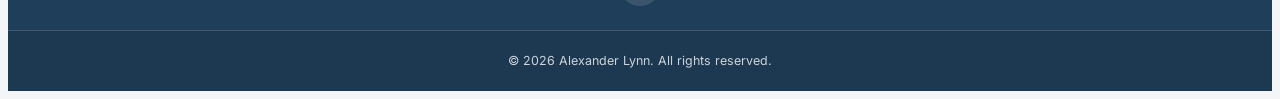
==== commit 340e5a52: "More Formatting Changes. Added Homepage" ====
--- a/about.html
+++ b/about.html
@@ -5,7 +5,8 @@
     <meta name="viewport" content="width=device-width, initial-scale=1.0">
     <title>Alexander Lynn - About Me</title>
     <script src="https://cdn.tailwindcss.com"></script>
-    <link href="https://fonts.googleapis.com/css2?family=Inter:wght@300;400;600;700;800&display=swap" rel="stylesheet">
+    <link rel="stylesheet" href="nav.css">
+    <link href="https://fonts.googleapis.com/css2?family=Inter:wght@300;400;500;600;700;800&display=swap" rel="stylesheet">
     <link rel="icon" type="image/png" href="icon.png">
     <style>
         body {
@@ -78,37 +79,78 @@
             animation: fadeInDown 1s ease-out forwards;
         }
 
-        /* Navigation Bar Styles */
-        .navbar {
+        .site-footer {
+            width: 100%;
+            align-self: stretch;
             background-color: #1f3e59;
-            box-shadow: 0 1px 0 rgba(0, 0, 0, 0.12);
-            position: fixed;
-            top: 0;
-            left: 0;
-            width: 100%;
-            z-index: 1000;
-            backdrop-filter: none;
-        }
-        .navbar-link {
-            color: #d2e1ec;
+            color: #ffffff;
+            margin-top: 120px;
+        }
+        .footer-inner {
+            width: min(1280px, 96%);
+            margin: 0 auto;
+            padding: 26px 24px 20px;
+            text-align: center;
+        }
+        .footer-name {
+            font-size: 1rem;
+            font-weight: 700;
+            margin-bottom: 10px;
+            letter-spacing: 0.01em;
+        }
+        .footer-links {
+            list-style: none;
+            display: flex;
+            justify-content: center;
+            align-items: center;
+            flex-wrap: wrap;
+            gap: 14px;
+            margin-bottom: 12px;
+        }
+        .footer-links a {
+            color: #ffffff;
+            text-decoration: none;
+            font-size: 0.9rem;
             font-weight: 500;
-            padding: 0.45rem 0.85rem;
-            border-radius: 0.3rem;
-            font-size: 0.9rem;
-            transition: all 0.2s ease-in-out;
-        }
-        .navbar-link:hover {
-            background-color: rgba(255, 255, 255, 0.1);
-            color: #ffffff;
-        }
-        .navbar-link.active {
-            background-color: rgba(255, 255, 255, 0.16);
-            color: white;
-            font-size: 0.9rem;
-        }
-        .navbar-link.active:hover {
-            background-color: rgba(255, 255, 255, 0.2);
-            font-size: 0.9rem;
+            opacity: 0.95;
+            transition: opacity 0.2s ease;
+        }
+        .footer-links a:hover {
+            opacity: 1;
+            text-decoration: underline;
+        }
+        .footer-social {
+            margin-bottom: 4px;
+        }
+        .footer-linkedin {
+            display: inline-flex;
+            align-items: center;
+            justify-content: center;
+            text-decoration: none;
+            width: 40px;
+            height: 40px;
+            border-radius: 999px;
+            background: rgba(255, 255, 255, 0.12);
+            transition: background-color 0.2s ease;
+        }
+        .footer-linkedin:hover {
+            background: rgba(255, 255, 255, 0.2);
+        }
+        .footer-linkedin img {
+            width: 18px;
+            height: 18px;
+            display: block;
+            object-fit: contain;
+        }
+        .footer-bottom {
+            border-top: 1px solid rgba(255, 255, 255, 0.16);
+            background: rgba(0, 0, 0, 0.08);
+            padding: 10px 24px;
+            text-align: center;
+        }
+        .footer-copy {
+            font-size: 0.78rem;
+            opacity: 0.78;
         }
 
         .skills-title {
@@ -192,10 +234,6 @@
             background-color: #ffffff;
         }
         @media (max-width: 768px) {
-            nav .flex {
-                flex-wrap: wrap;
-                justify-content: center;
-            }
             .skills-grid {
                 grid-template-columns: 1fr;
             }
@@ -205,13 +243,19 @@
         }
     </style>
 </head>
-<body class="antialiased min-h-screen flex flex-col items-center py-10">
-
-    <nav class="navbar w-full py-4 px-6 flex justify-center">
-        <div class="flex space-x-6">
-            <a href="index.html" class="navbar-link">Projects</a>
-            <a href="about.html" class="navbar-link active">About</a>
-            <a href="experience.html" class="navbar-link">Experience</a>
+<body class="antialiased min-h-screen flex flex-col items-center pt-10">
+
+    <nav class="navbar w-full">
+        <div class="navbar-inner">
+            <div class="flex items-center">
+                <a href="index.html" class="navbar-brand">Alexander Lynn</a>
+            </div>
+            <div class="navbar-center-links">
+                <a href="index.html" class="navbar-link">Home</a>
+                <a href="projects.html" class="navbar-link">Projects</a>
+                <a href="about.html" class="navbar-link active">About</a>
+                <a href="experience.html" class="navbar-link">Experience</a>
+            </div>
         </div>
     </nav>
 
@@ -324,9 +368,24 @@
         </div>
         </main>
 
-    <footer class="mt-12 text-center text-gray-600 text-sm" style ="color:rgba(0, 0, 0, 1)">
-        <p>&copy; 2026 Alexander Lynn. All rights reserved.</p>
-        <p>Alexander Lynn - Technical Designer</p>
+    <footer class="site-footer">
+        <div class="footer-inner">
+            <p class="footer-name">Alexander Lynn</p>
+            <ul class="footer-links">
+                <li><a href="index.html">Home</a></li>
+                <li><a href="about.html">About</a></li>
+                <li><a href="experience.html">Experience</a></li>
+                <li><a href="projects.html">Projects</a></li>
+            </ul>
+            <div class="footer-social">
+                <a class="footer-linkedin" href="https://www.linkedin.com/in/alexanderj-lynn/" target="_blank" rel="noopener noreferrer" aria-label="LinkedIn profile">
+                    <img src="LinkedIn_logo_initials.png" alt="LinkedIn">
+                </a>
+            </div>
+        </div>
+        <div class="footer-bottom">
+            <p class="footer-copy">&copy; 2026 Alexander Lynn. All rights reserved.</p>
+        </div>
     </footer>
 </body>
 </html>
--- a/nav.css
+++ b/nav.css
@@ -0,0 +1,171 @@
+/**
+ * Shared site navigation — link from every HTML page:
+ * <link rel="stylesheet" href="nav.css">
+ */
+:root {
+  --nav-bg: #1f3e59;
+  --nav-bar-height: 64px;
+  --nav-pad-x: 24px;
+  --nav-inner-max: 1280px;
+  --nav-brand-size: 19px;
+  --nav-link-size: 14px;
+  --nav-link-pad-y: 7px;
+  --nav-link-pad-x: 14px;
+  --nav-brand-pad-y: 7px;
+  --nav-brand-pad-x: 3px;
+  --nav-link-gap: 8px;
+}
+
+.navbar,
+.top-nav {
+  background-color: var(--nav-bg);
+  box-shadow: 0 1px 0 rgba(0, 0, 0, 0.12);
+  position: fixed;
+  top: 0;
+  left: 0;
+  width: 100%;
+  height: var(--nav-bar-height);
+  min-height: var(--nav-bar-height);
+  z-index: 1000;
+  padding: 0 var(--nav-pad-x);
+  display: flex;
+  align-items: center;
+  box-sizing: border-box;
+  backdrop-filter: none;
+  /* Isolate nav from page-level typography (Tailwind preflight, body line-height, etc.). */
+  font-family: Inter, system-ui, -apple-system, BlinkMacSystemFont, "Segoe UI", sans-serif;
+  -webkit-font-smoothing: antialiased;
+  -moz-osx-font-smoothing: grayscale;
+}
+
+.navbar-inner {
+  width: 100%;
+  max-width: var(--nav-inner-max);
+  margin: 0 auto;
+  display: flex;
+  align-items: center;
+  justify-content: space-between;
+  position: relative;
+  height: 100%;
+}
+
+/* Pages without Tailwind still use class="flex items-center" — those utilities do nothing,
+   so the brand column must be defined here to match Tailwind-driven pages (index, about, …). */
+.navbar-inner > div:first-child {
+  flex: 0 0 auto;
+  display: flex;
+  align-items: center;
+  height: 100%;
+}
+
+/* Case-study pages: fixed nav is out of flow; push hero so it starts below the bar like other layouts. */
+body > nav.navbar + .project-hero {
+  margin-top: var(--nav-bar-height);
+}
+
+.navbar-center-links {
+  position: absolute;
+  left: 50%;
+  transform: translateX(-50%);
+  display: flex;
+  align-items: center;
+  gap: var(--nav-link-gap);
+  height: 100%;
+}
+
+.nav-links {
+  list-style: none;
+  display: flex;
+  gap: var(--nav-link-gap);
+  align-items: center;
+  position: absolute;
+  left: 50%;
+  transform: translateX(-50%);
+  margin: 0;
+  padding: 0;
+  height: 100%;
+}
+
+.navbar-brand,
+.logo {
+  color: #ffffff;
+  font-weight: 700;
+  text-decoration: none;
+  padding: var(--nav-brand-pad-y) var(--nav-brand-pad-x);
+  font-size: var(--nav-brand-size);
+  letter-spacing: 0.01em;
+  line-height: 1;
+}
+
+.navbar-brand:hover,
+.logo:hover {
+  color: #ffffff;
+}
+
+.navbar-link {
+  color: #d2e1ec;
+  font-weight: 500;
+  padding: var(--nav-link-pad-y) var(--nav-link-pad-x);
+  border-radius: 0.3rem;
+  font-size: var(--nav-link-size);
+  line-height: 1;
+  display: inline-flex;
+  align-items: center;
+  text-decoration: none;
+  transition: background-color 0.2s ease-in-out, color 0.2s ease-in-out;
+}
+
+.nav-links a {
+  color: #d2e1ec;
+  text-decoration: none;
+  font-size: var(--nav-link-size);
+  font-weight: 500;
+  line-height: 1;
+  padding: var(--nav-link-pad-y) var(--nav-link-pad-x);
+  border-radius: 0.3rem;
+  transition: background-color 0.2s ease-in-out, color 0.2s ease-in-out;
+  display: inline-flex;
+  align-items: center;
+}
+
+.navbar-link:hover,
+.nav-links a:hover {
+  background-color: rgba(255, 255, 255, 0.1);
+  color: #ffffff;
+}
+
+.navbar-link.active,
+.nav-links a.active {
+  background-color: rgba(255, 255, 255, 0.16);
+  color: #ffffff;
+  font-size: var(--nav-link-size);
+}
+
+.navbar-link.active:hover {
+  background-color: rgba(255, 255, 255, 0.2);
+}
+
+@media (max-width: 900px) {
+  .navbar,
+  .top-nav {
+    height: auto;
+    min-height: var(--nav-bar-height);
+    padding: 10px var(--nav-pad-x);
+  }
+
+  .navbar-inner {
+    flex-direction: column;
+    justify-content: center;
+    gap: 12px;
+    height: auto;
+  }
+
+  .navbar-center-links,
+  .nav-links {
+    position: static;
+    transform: none;
+    flex-wrap: wrap;
+    justify-content: center;
+    height: auto;
+  }
+}
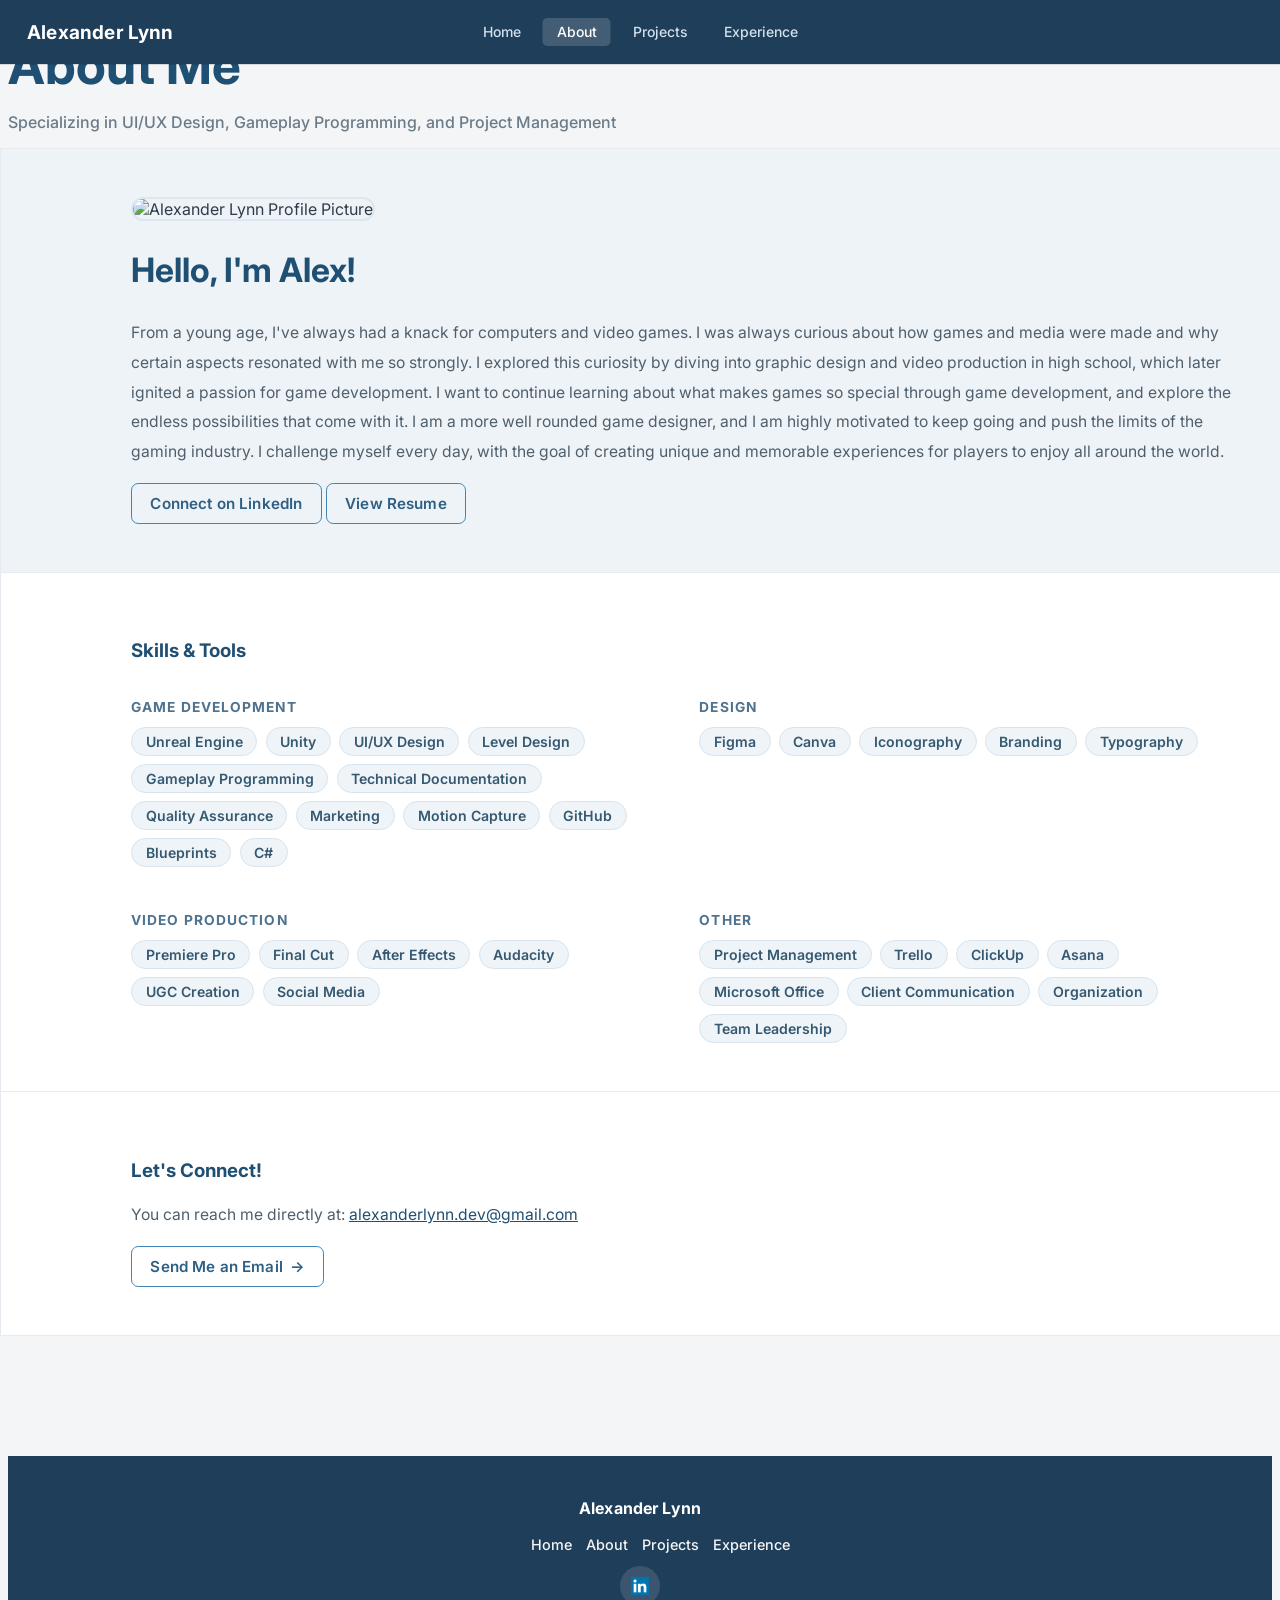
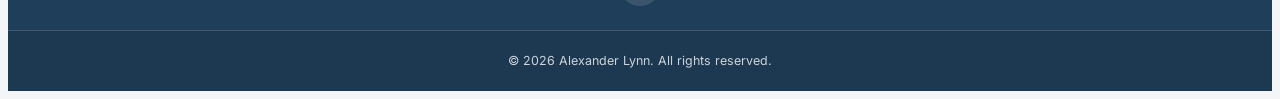
==== commit 0bebada7: "Changed navigator order" ====
--- a/about.html
+++ b/about.html
@@ -252,8 +252,8 @@
             </div>
             <div class="navbar-center-links">
                 <a href="index.html" class="navbar-link">Home</a>
+                <a href="about.html" class="navbar-link active">About</a>
                 <a href="projects.html" class="navbar-link">Projects</a>
-                <a href="about.html" class="navbar-link active">About</a>
                 <a href="experience.html" class="navbar-link">Experience</a>
             </div>
         </div>
@@ -374,8 +374,8 @@
             <ul class="footer-links">
                 <li><a href="index.html">Home</a></li>
                 <li><a href="about.html">About</a></li>
+                <li><a href="projects.html">Projects</a></li>
                 <li><a href="experience.html">Experience</a></li>
-                <li><a href="projects.html">Projects</a></li>
             </ul>
             <div class="footer-social">
                 <a class="footer-linkedin" href="https://www.linkedin.com/in/alexanderj-lynn/" target="_blank" rel="noopener noreferrer" aria-label="LinkedIn profile">
--- a/nav.css
+++ b/nav.css
@@ -148,9 +148,18 @@
 @media (max-width: 900px) {
   .navbar,
   .top-nav {
+    /* Mobile: keep nav fully in-flow so it never overlays hero/header content. */
+    position: relative;
+    top: auto;
+    left: auto;
     height: auto;
     min-height: var(--nav-bar-height);
     padding: 10px var(--nav-pad-x);
+  }
+
+  /* On mobile the nav is in-flow, so the hero should not be pushed down by a fixed-height offset. */
+  body > nav.navbar + .project-hero {
+    margin-top: 0;
   }
 
   .navbar-inner {
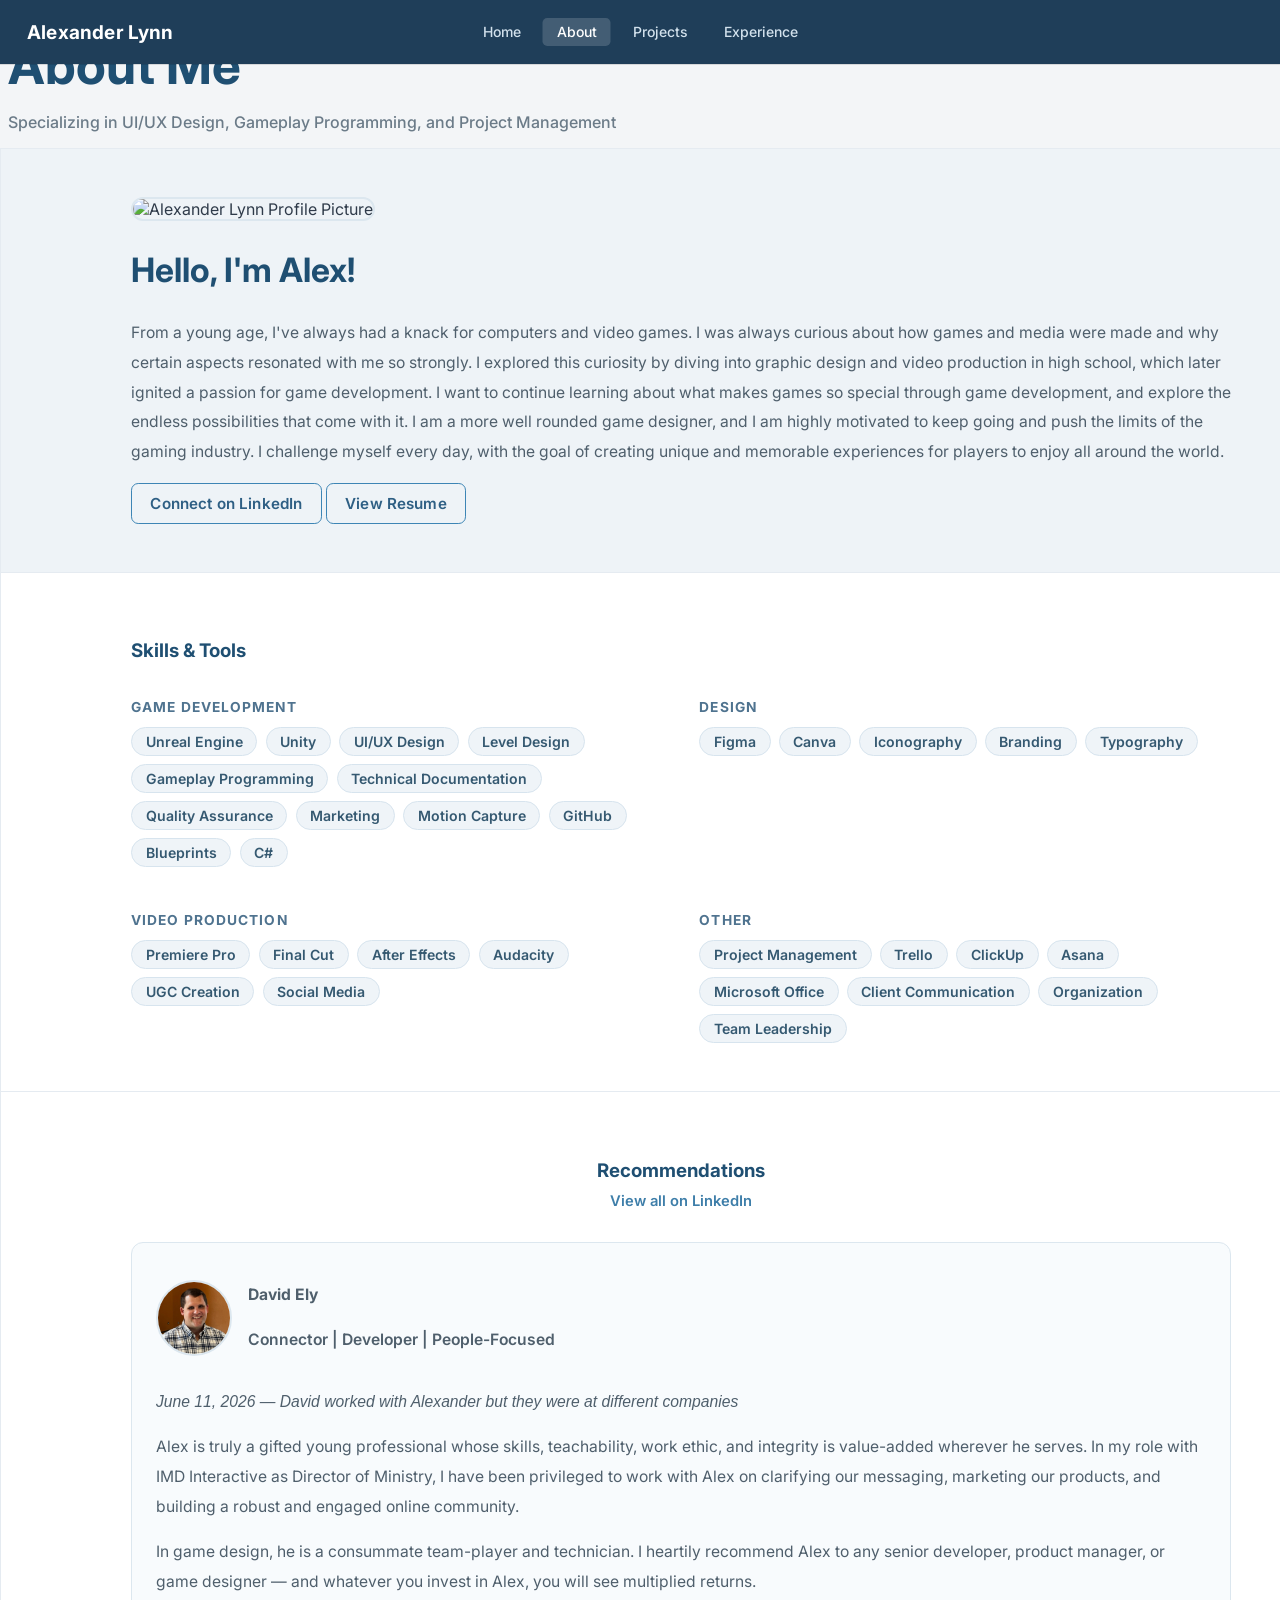
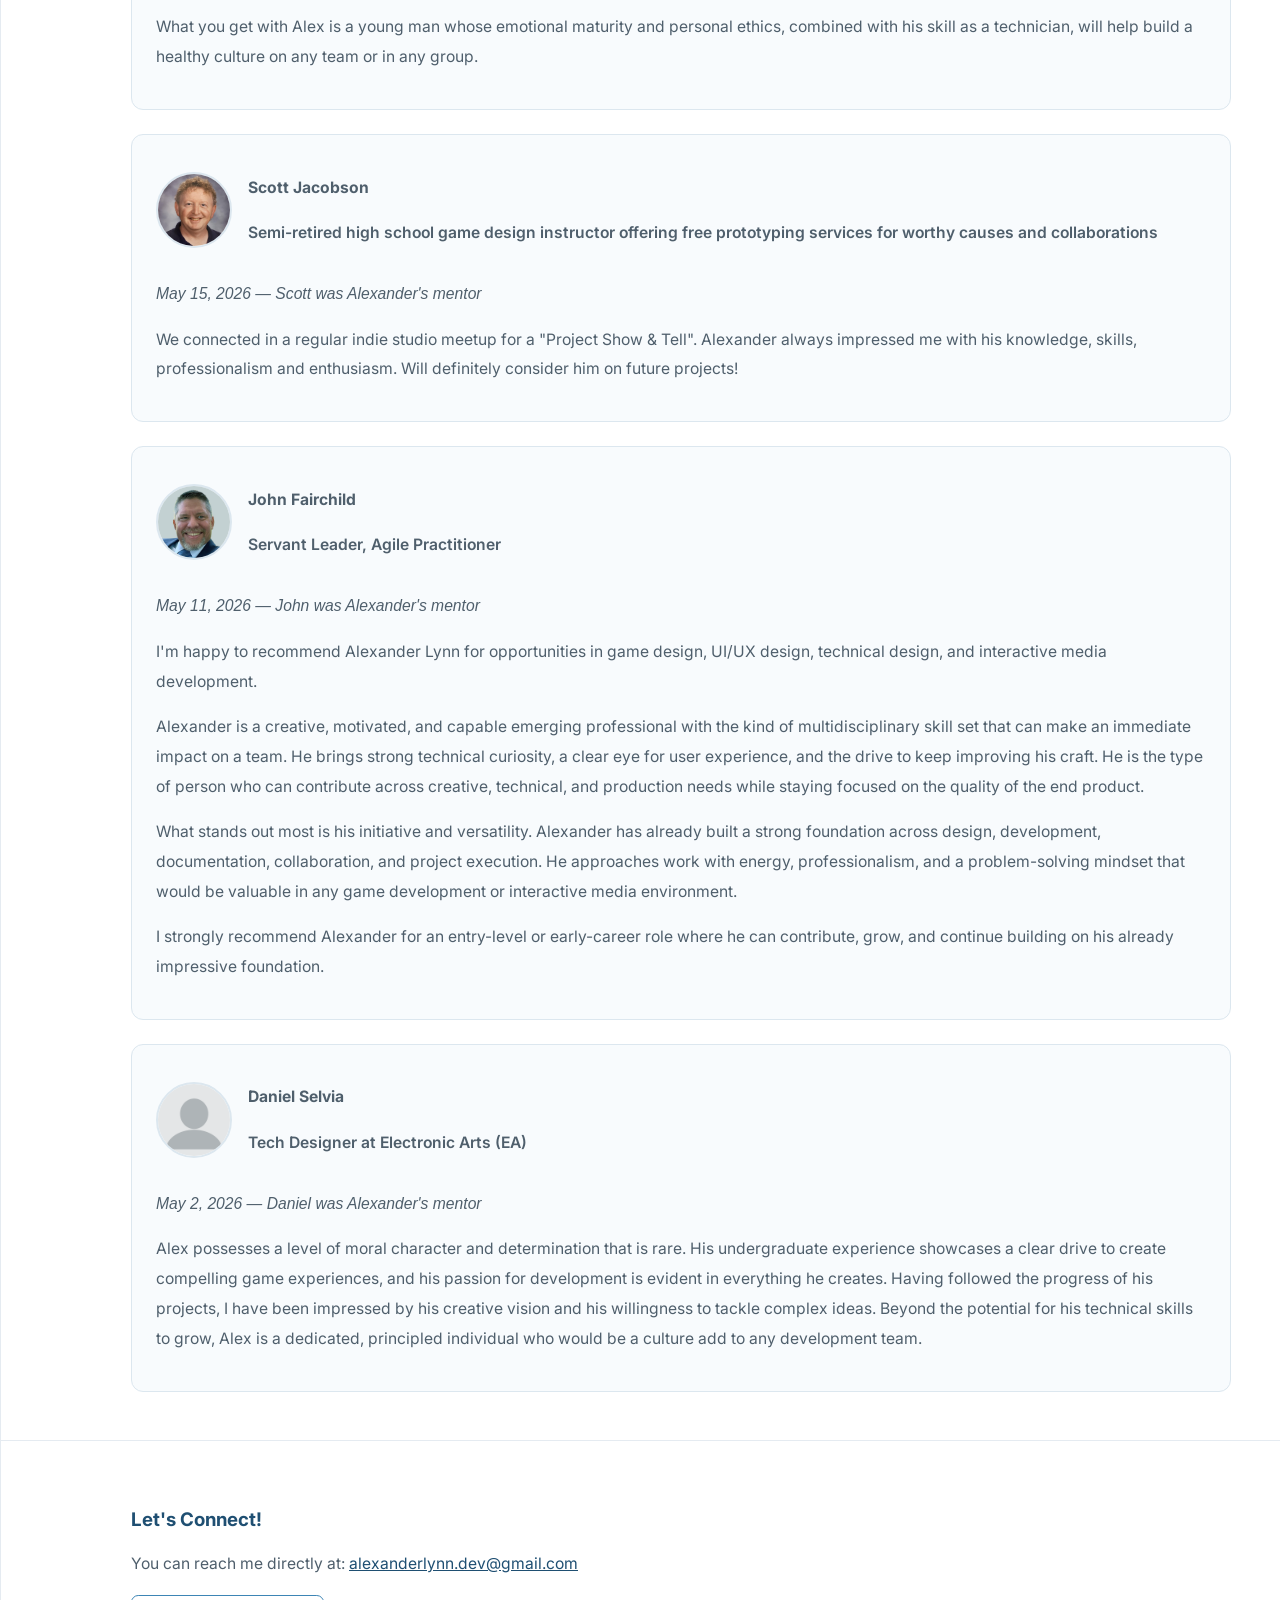
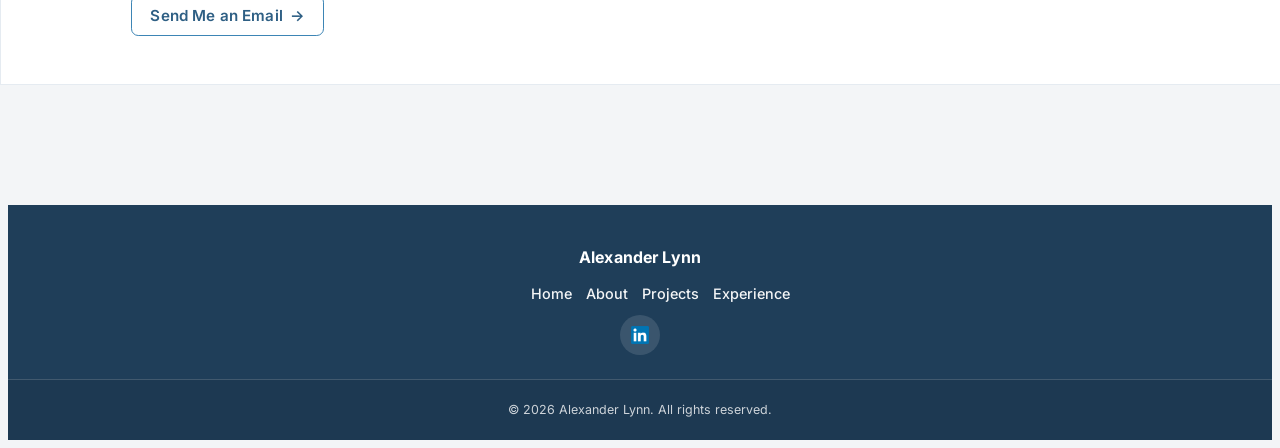
==== commit 1032fbf7: "Recommendations added Recommendations added on home page and about page" ====
--- a/about.html
+++ b/about.html
@@ -230,9 +230,87 @@
         }
 
         .about-card:nth-of-type(2),
-        .about-card:nth-of-type(3) {
+        .about-card:nth-of-type(3),
+        .about-card:nth-of-type(4) {
             background-color: #ffffff;
         }
+
+        .recommendations-list {
+            display: flex;
+            flex-direction: column;
+            gap: 1.5rem;
+        }
+        .recommendation-card {
+            border: 1px solid #dce7ef;
+            border-radius: 0.75rem;
+            padding: 1.35rem 1.5rem;
+            background: #f8fbfd;
+        }
+        .recommendation-header {
+            display: flex;
+            align-items: center;
+            gap: 1rem;
+            margin-bottom: 0.85rem;
+        }
+        .rec-photo {
+            width: 72px !important;
+            height: 72px !important;
+            max-width: 72px !important;
+            max-height: 72px !important;
+            border-radius: 9999px !important;
+            border: 2px solid #dce7ef !important;
+            object-fit: cover;
+            flex-shrink: 0;
+        }
+        .recommendation-name {
+            font-size: 1.05rem;
+            font-weight: 700;
+            color: #1f4f72;
+            margin-bottom: 0.15rem;
+        }
+        .recommendation-name a {
+            color: inherit;
+            text-decoration: none;
+            transition: color 0.2s ease;
+        }
+        .recommendation-name a:hover {
+            color: #3e7ea9;
+            text-decoration: underline;
+        }
+        .recommendations-header {
+            text-align: center;
+            margin-bottom: 2rem;
+        }
+        .recommendations-header h3 {
+            margin-bottom: 0.5rem;
+        }
+        .recommendations-linkedin-link {
+            font-size: 0.92rem;
+            font-weight: 600;
+            color: #3e7ea9;
+            text-decoration: none;
+        }
+        .recommendations-linkedin-link:hover {
+            text-decoration: underline;
+        }
+        .recommendation-role {
+            font-size: 0.88rem;
+            font-weight: 600;
+            color: #4f738f;
+            line-height: 1.45;
+        }
+        .recommendation-meta {
+            font-size: 0.82rem;
+            color: #6b7b88;
+            margin-bottom: 0.75rem;
+            font-style: italic;
+        }
+        .recommendation-text {
+            font-size: 0.95rem;
+            line-height: 1.75;
+            color: #4f5f6c;
+        }
+
         @media (max-width: 768px) {
             .skills-grid {
                 grid-template-columns: 1fr;
@@ -349,6 +427,65 @@
                 </div>
             </div>
         </div>
+        <div class="about-card full-width-section mt-12">
+            <div class="section-inner">
+                <div class="recommendations-header">
+                    <h3 class="text-3xl font-bold" style="color: #1f4f72;">Recommendations</h3>
+                    <a href="https://www.linkedin.com/in/alexanderj-lynn/details/recommendations/?detailScreenTabIndex=0" target="_blank" rel="noopener noreferrer" class="recommendations-linkedin-link">View all on LinkedIn</a>
+                </div>
+                <div class="recommendations-list">
+                    <article class="recommendation-card">
+                        <div class="recommendation-header">
+                            <img src="Recommendations/David_Ely.jfif" alt="David Ely" class="rec-photo">
+                            <div>
+                                <p class="recommendation-name"><a href="https://www.linkedin.com/in/daely/?skipRedirect=true" target="_blank" rel="noopener noreferrer">David Ely</a></p>
+                                <p class="recommendation-role">Connector | Developer | People-Focused</p>
+                            </div>
+                        </div>
+                        <p class="recommendation-meta">June 11, 2026 — David worked with Alexander but they were at different companies</p>
+                        <p class="recommendation-text">Alex is truly a gifted young professional whose skills, teachability, work ethic, and integrity is value-added wherever he serves. In my role with IMD Interactive as Director of Ministry, I have been privileged to work with Alex on clarifying our messaging, marketing our products, and building a robust and engaged online community.</p>
+                        <p class="recommendation-text" style="margin-top:0.75rem;">In game design, he is a consummate team-player and technician. I heartily recommend Alex to any senior developer, product manager, or game designer — and whatever you invest in Alex, you will see multiplied returns.</p>
+                        <p class="recommendation-text" style="margin-top:0.75rem;">What you get with Alex is a young man whose emotional maturity and personal ethics, combined with his skill as a technician, will help build a healthy culture on any team or in any group.</p>
+                    </article>
+                    <article class="recommendation-card">
+                        <div class="recommendation-header">
+                            <img src="Recommendations/scott_jacobson.jfif" alt="Scott Jacobson" class="rec-photo">
+                            <div>
+                                <p class="recommendation-name"><a href="https://www.linkedin.com/in/jacobson42/?skipRedirect=true" target="_blank" rel="noopener noreferrer">Scott Jacobson</a></p>
+                                <p class="recommendation-role">Semi-retired high school game design instructor offering free prototyping services for worthy causes and collaborations</p>
+                            </div>
+                        </div>
+                        <p class="recommendation-meta">May 15, 2026 — Scott was Alexander's mentor</p>
+                        <p class="recommendation-text">We connected in a regular indie studio meetup for a "Project Show &amp; Tell". Alexander always impressed me with his knowledge, skills, professionalism and enthusiasm. Will definitely consider him on future projects!</p>
+                    </article>
+                    <article class="recommendation-card">
+                        <div class="recommendation-header">
+                            <img src="Recommendations/John_Fairchild.jfif" alt="John Fairchild" class="rec-photo">
+                            <div>
+                                <p class="recommendation-name"><a href="https://www.linkedin.com/in/johnfairchild/?skipRedirect=true" target="_blank" rel="noopener noreferrer">John Fairchild</a></p>
+                                <p class="recommendation-role">Servant Leader, Agile Practitioner</p>
+                            </div>
+                        </div>
+                        <p class="recommendation-meta">May 11, 2026 — John was Alexander's mentor</p>
+                        <p class="recommendation-text">I'm happy to recommend Alexander Lynn for opportunities in game design, UI/UX design, technical design, and interactive media development.</p>
+                        <p class="recommendation-text" style="margin-top:0.75rem;">Alexander is a creative, motivated, and capable emerging professional with the kind of multidisciplinary skill set that can make an immediate impact on a team. He brings strong technical curiosity, a clear eye for user experience, and the drive to keep improving his craft. He is the type of person who can contribute across creative, technical, and production needs while staying focused on the quality of the end product.</p>
+                        <p class="recommendation-text" style="margin-top:0.75rem;">What stands out most is his initiative and versatility. Alexander has already built a strong foundation across design, development, documentation, collaboration, and project execution. He approaches work with energy, professionalism, and a problem-solving mindset that would be valuable in any game development or interactive media environment.</p>
+                        <p class="recommendation-text" style="margin-top:0.75rem;">I strongly recommend Alexander for an entry-level or early-career role where he can contribute, grow, and continue building on his already impressive foundation.</p>
+                    </article>
+                    <article class="recommendation-card">
+                        <div class="recommendation-header">
+                            <img src="Recommendations/Daniel_Selvia.png" alt="Daniel Selvia" class="rec-photo">
+                            <div>
+                                <p class="recommendation-name"><a href="https://www.linkedin.com/in/daniel-selvia/?skipRedirect=true" target="_blank" rel="noopener noreferrer">Daniel Selvia</a></p>
+                                <p class="recommendation-role">Tech Designer at Electronic Arts (EA)</p>
+                            </div>
+                        </div>
+                        <p class="recommendation-meta">May 2, 2026 — Daniel was Alexander's mentor</p>
+                        <p class="recommendation-text">Alex possesses a level of moral character and determination that is rare. His undergraduate experience showcases a clear drive to create compelling game experiences, and his passion for development is evident in everything he creates. Having followed the progress of his projects, I have been impressed by his creative vision and his willingness to tackle complex ideas. Beyond the potential for his technical skills to grow, Alex is a dedicated, principled individual who would be a culture add to any development team.</p>
+                    </article>
+                </div>
+            </div>
+        </div>
         <div class="about-card full-width-section mt-12 text-center">
             <div class="section-inner">
                 <h3 class="text-3xl font-bold mb-4" style="color: #1f4f72;">Let's Connect!</h3>
